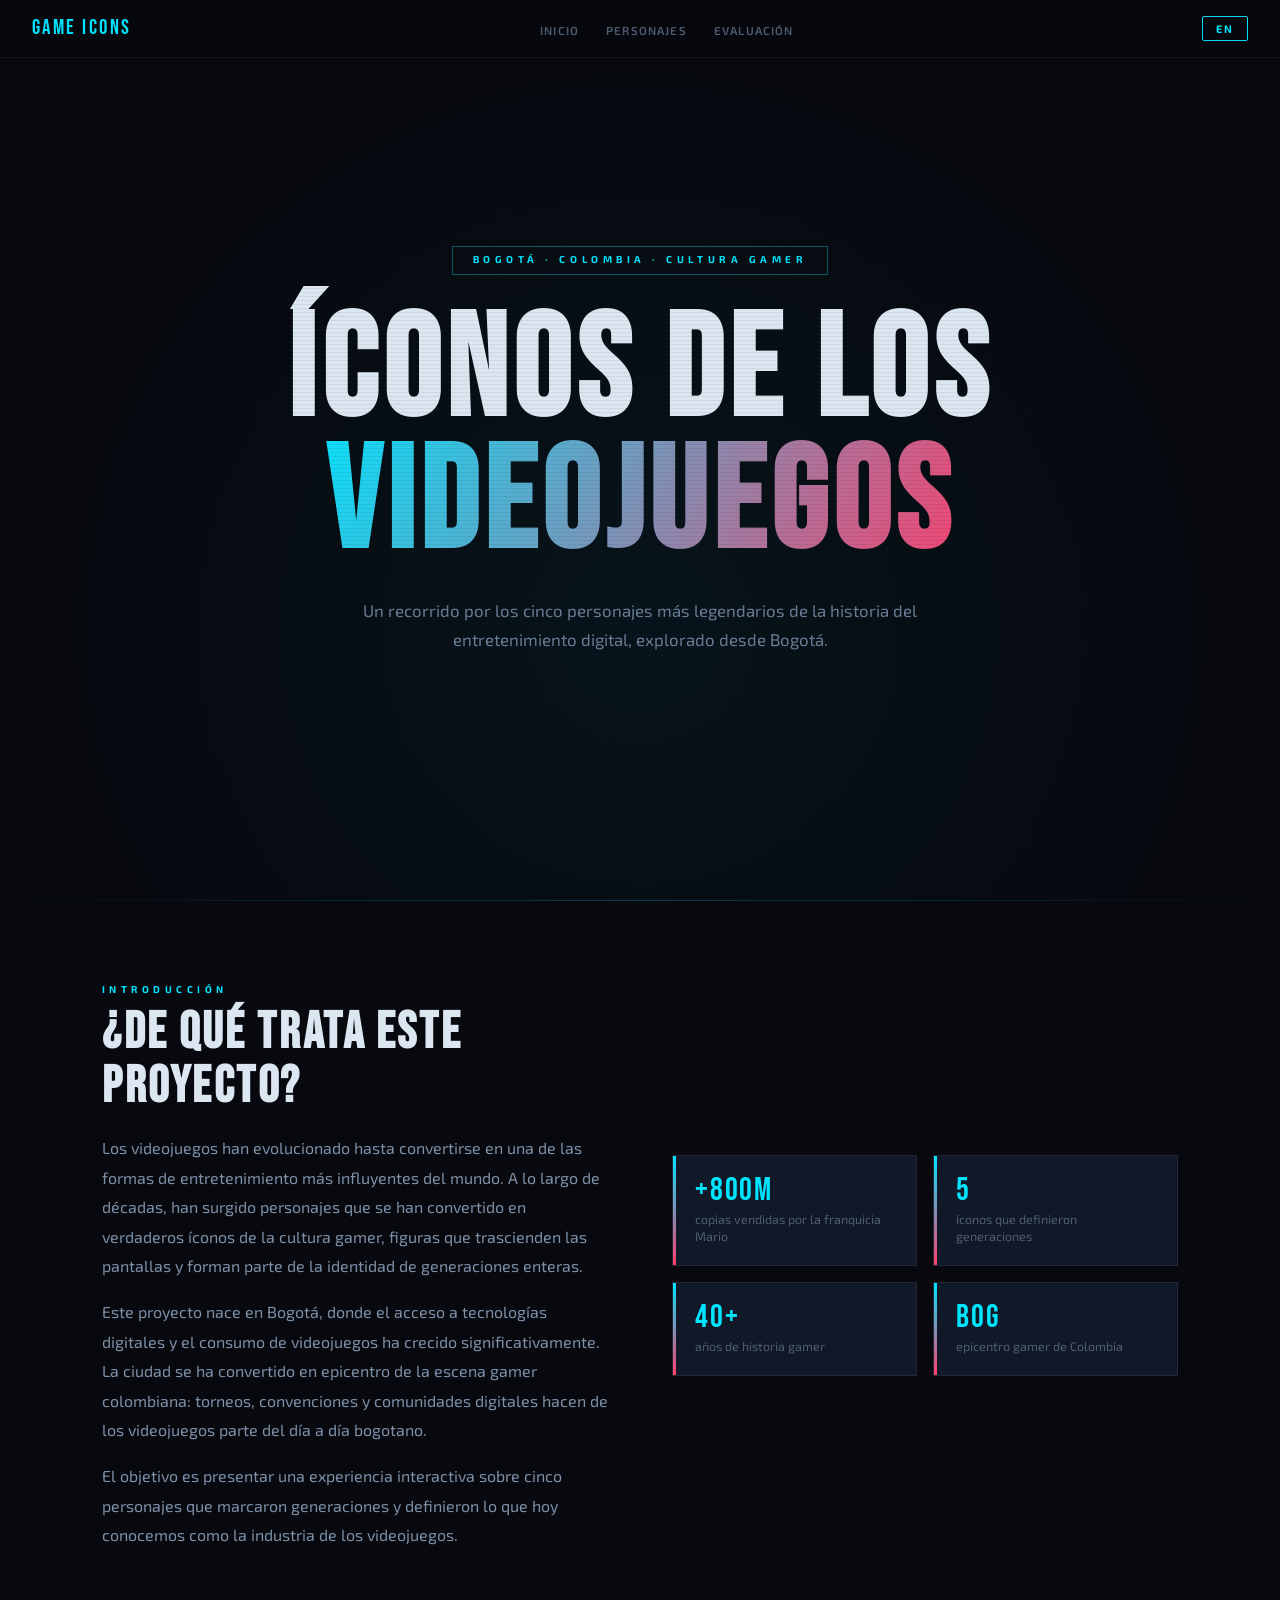
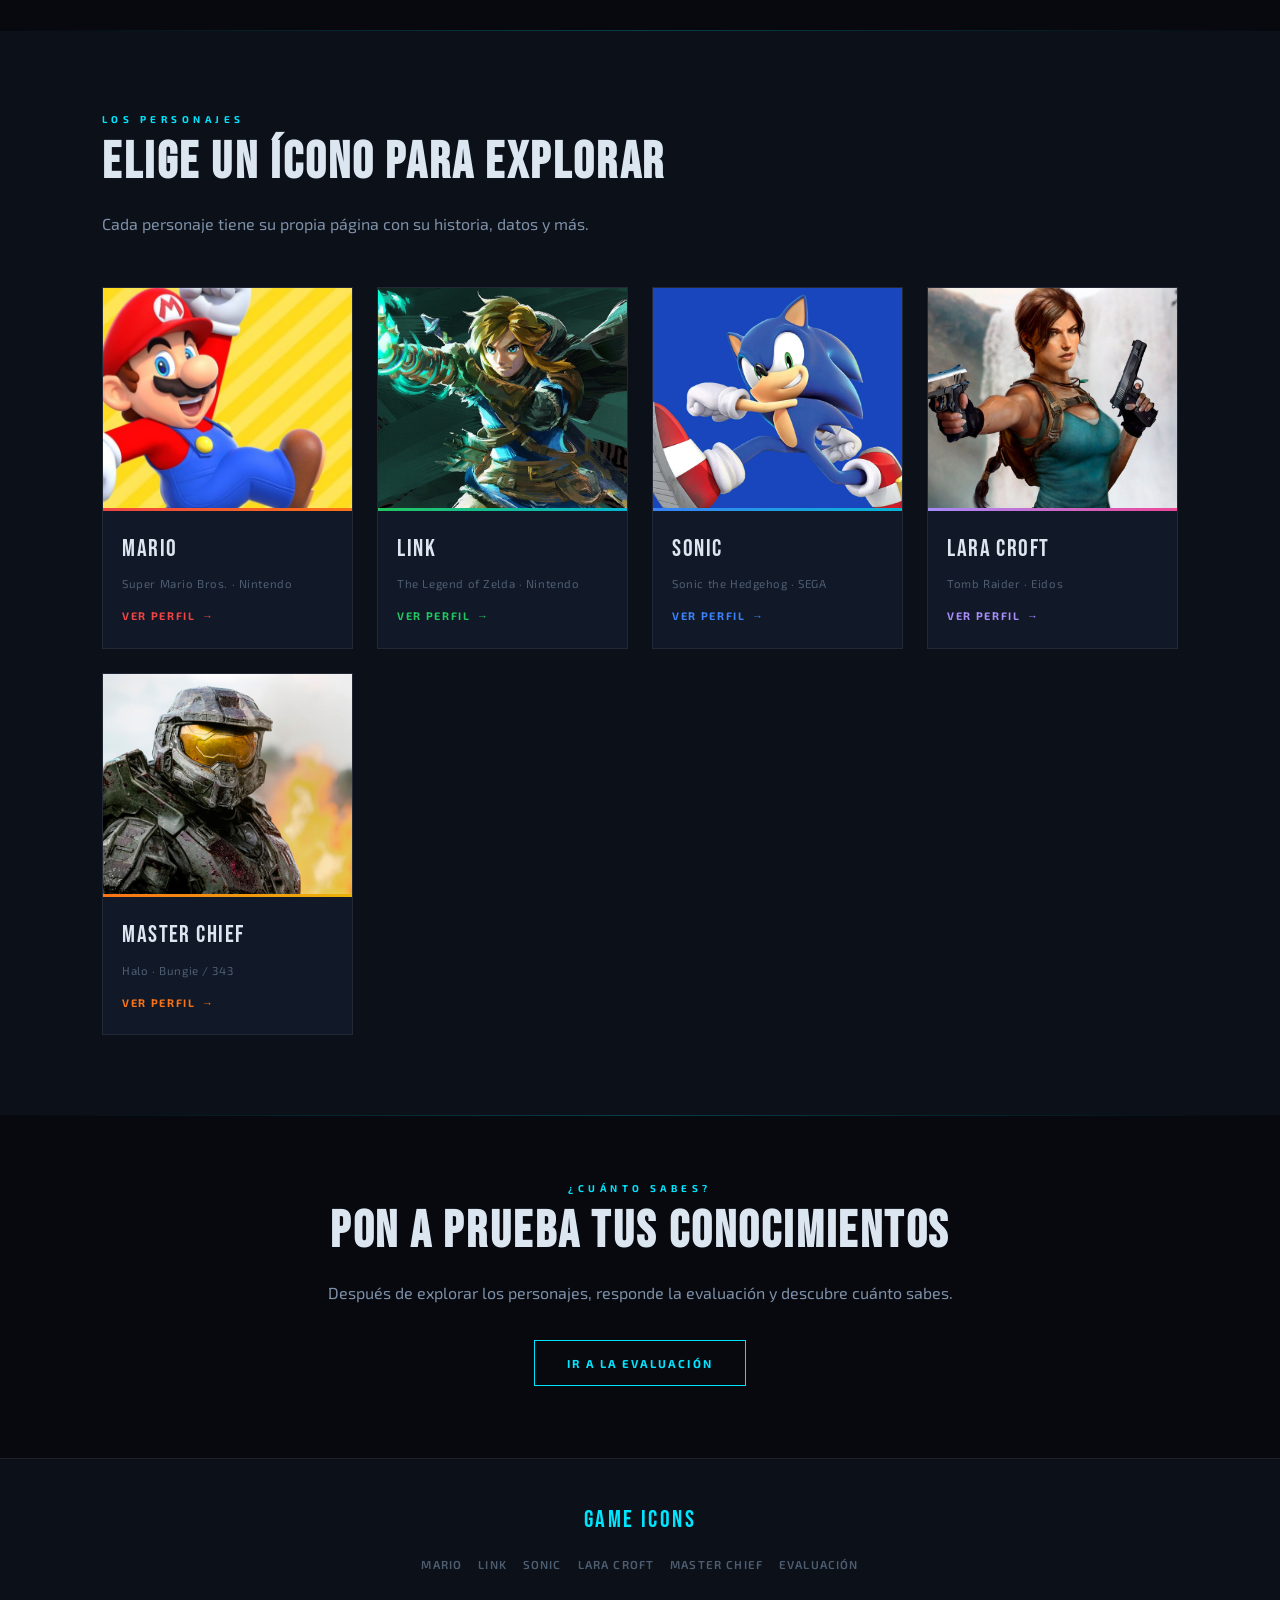
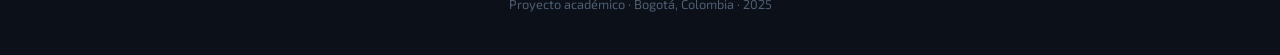
==== index.html @ 9f88ae1f "Add files via upload" ====
<!DOCTYPE html>
<html lang="es">
<head>
  <meta charset="UTF-8"/>
  <meta name="viewport" content="width=device-width, initial-scale=1.0"/>
  <title>Íconos de los Videojuegos</title>
  <link rel="stylesheet" href="style.css"/>
  <style>
    .hero {
      min-height: 100vh;
      display: flex; flex-direction: column;
      align-items: center; justify-content: center;
      text-align: center;
      padding: 7rem 2rem 4rem;
      position: relative;
      background: radial-gradient(ellipse at 50% 70%, rgba(0,229,255,0.05) 0%, transparent 65%);
    }
    .hero::before {
      content: '';
      position: absolute; inset: 0;
      background-image: radial-gradient(circle, rgba(0,229,255,0.28) 1px, transparent 1px);
      background-size: 48px 48px;
      opacity: 0.09;
      animation: gridmove 30s linear infinite;
    }
    @keyframes gridmove { to { background-position: 48px 48px; } }
    .hero-eyebrow {
      font-size: 0.63rem; font-weight: 700;
      letter-spacing: 0.45em; text-transform: uppercase;
      color: var(--accent);
      border: 1px solid rgba(0,229,255,0.35);
      padding: 0.3rem 1.2rem; margin-bottom: 2rem;
      animation: fadeup 0.8s ease both;
    }
    .hero h1 {
      font-family: 'Bebas Neue', sans-serif;
      font-size: clamp(3.5rem, 12vw, 9rem);
      letter-spacing: 0.04em; line-height: 0.92;
      margin-bottom: 1.5rem;
      animation: fadeup 1s ease 0.15s both;
    }
    .hero h1 .line2 {
      background: linear-gradient(120deg, var(--accent), var(--accent2));
      -webkit-background-clip: text; -webkit-text-fill-color: transparent; background-clip: text;
      display: block;
    }
    .hero-sub {
      max-width: 560px; color: #6a7e96; font-size: 1.05rem;
      margin-bottom: 3rem; animation: fadeup 1s ease 0.3s both;
    }
    @keyframes fadeup { from{opacity:0;transform:translateY(20px)} to{opacity:1;transform:translateY(0)} }

    .intro-grid { display: grid; grid-template-columns: 1fr 1fr; gap: 4rem; align-items: center; }
    @media(max-width:768px){ .intro-grid { grid-template-columns: 1fr; gap: 2rem; } }
    .stat-row { display: grid; grid-template-columns: 1fr 1fr; gap: 1rem; }
    .stat-box {
      background: var(--card); border: 1px solid var(--border);
      padding: 1.2rem 1.4rem; position: relative;
    }
    .stat-box::before {
      content:''; position:absolute; left:0; top:0; bottom:0; width:3px;
      background: linear-gradient(to bottom, var(--accent), var(--accent2));
    }
    .stat-num { font-family:'Bebas Neue',sans-serif; font-size:2rem; color:var(--accent); letter-spacing:0.05em; line-height:1; }
    .stat-label { font-size:0.78rem; color:var(--muted); margin-top:0.25rem; line-height:1.4; }

    .section-chars { background: var(--surface); }
    .card-mario  .card-stripe { background: linear-gradient(90deg,#ef4444,#f97316); }
    .card-link   .card-stripe { background: linear-gradient(90deg,#22c55e,#06b6d4); }
    .card-sonic  .card-stripe { background: linear-gradient(90deg,#3b82f6,#06b6d4); }
    .card-lara   .card-stripe { background: linear-gradient(90deg,#a78bfa,#ec4899); }
    .card-master .card-stripe { background: linear-gradient(90deg,#f97316,#eab308); }
    .card-mario  { --c:#ef4444; }
    .card-link   { --c:#22c55e; }
    .card-sonic  { --c:#3b82f6; }
    .card-lara   { --c:#a78bfa; }
    .card-master { --c:#f97316; }
    .char-card:hover { border-color: var(--c); }
    .char-card .card-arrow { color: var(--c); }
  </style>
</head>
<body>
<nav>
  <a class="nav-logo" href="index.html">GAME ICONS</a>
  <ul class="nav-links">
    <li><a href="#intro" data-es="Inicio" data-en="Home">Inicio</a></li>
    <li><a href="#personajes" data-es="Personajes" data-en="Characters">Personajes</a></li>
    <li><a href="quiz.html" data-es="Evaluación" data-en="Quiz">Evaluación</a></li>
  </ul>
  <div class="nav-right"><button id="lang-btn">EN</button></div>
</nav>

<header class="hero">
  <div class="hero-eyebrow" data-es="BOGOTÁ · COLOMBIA · CULTURA GAMER" data-en="BOGOTÁ · COLOMBIA · GAMER CULTURE">BOGOTÁ · COLOMBIA · CULTURA GAMER</div>
  <h1>
    <span data-es="Íconos de los" data-en="Icons of">Íconos de los</span>
    <span class="line2" data-es="Videojuegos" data-en="Video Games">Videojuegos</span>
  </h1>
  <p class="hero-sub" data-es="Un recorrido por los cinco personajes más legendarios de la historia del entretenimiento digital, explorado desde Bogotá." data-en="A journey through the five most legendary characters in the history of digital entertainment, explored from Bogotá.">
    Un recorrido por los cinco personajes más legendarios de la historia del entretenimiento digital, explorado desde Bogotá.
  </p>
</header>

<div class="divider"></div>

<section id="intro" class="wrap">
  <div class="intro-grid">
    <div class="intro-text reveal">
      <div class="label" data-es="Introducción" data-en="Introduction">Introducción</div>
      <h2 class="section-title" data-es="¿De qué trata este proyecto?" data-en="What is this project about?">¿De qué trata este proyecto?</h2>
      <p class="body-text" data-es="Los videojuegos han evolucionado hasta convertirse en una de las formas de entretenimiento más influyentes del mundo. A lo largo de décadas, han surgido personajes que se han convertido en verdaderos íconos de la cultura gamer, figuras que trascienden las pantallas y forman parte de la identidad de generaciones enteras." data-en="Video games have evolved into one of the most influential forms of entertainment in the world. Over decades, characters have emerged that have become true icons of gamer culture — figures that transcend screens and form part of the identity of entire generations.">
        Los videojuegos han evolucionado hasta convertirse en una de las formas de entretenimiento más influyentes del mundo. A lo largo de décadas, han surgido personajes que se han convertido en verdaderos íconos de la cultura gamer, figuras que trascienden las pantallas y forman parte de la identidad de generaciones enteras.
      </p>
      <p class="body-text" style="margin-top:1rem;" data-es="Este proyecto nace en Bogotá, donde el acceso a tecnologías digitales y el consumo de videojuegos ha crecido significativamente. La ciudad se ha convertido en epicentro de la escena gamer colombiana: torneos, convenciones y comunidades digitales hacen de los videojuegos parte del día a día bogotano." data-en="This project is born in Bogotá, where access to digital technologies and video game consumption has grown significantly. The city has become the epicenter of the Colombian gamer scene: tournaments, conventions, and digital communities make video games part of daily life in Bogotá.">
        Este proyecto nace en Bogotá, donde el acceso a tecnologías digitales y el consumo de videojuegos ha crecido significativamente. La ciudad se ha convertido en epicentro de la escena gamer colombiana: torneos, convenciones y comunidades digitales hacen de los videojuegos parte del día a día bogotano.
      </p>
      <p class="body-text" style="margin-top:1rem;" data-es="El objetivo es presentar una experiencia interactiva sobre cinco personajes que marcaron generaciones y definieron lo que hoy conocemos como la industria de los videojuegos." data-en="The goal is to present an interactive experience about five characters who defined generations and shaped what we know today as the video game industry.">
        El objetivo es presentar una experiencia interactiva sobre cinco personajes que marcaron generaciones y definieron lo que hoy conocemos como la industria de los videojuegos.
      </p>
    </div>
    <div class="stat-row reveal">
      <div class="stat-box">
        <div class="stat-num">+800M</div>
        <div class="stat-label" data-es="copias vendidas por la franquicia Mario" data-en="copies sold by the Mario franchise">copias vendidas por la franquicia Mario</div>
      </div>
      <div class="stat-box">
        <div class="stat-num">5</div>
        <div class="stat-label" data-es="íconos que definieron generaciones" data-en="icons that defined generations">íconos que definieron generaciones</div>
      </div>
      <div class="stat-box">
        <div class="stat-num">40+</div>
        <div class="stat-label" data-es="años de historia gamer" data-en="years of gaming history">años de historia gamer</div>
      </div>
      <div class="stat-box">
        <div class="stat-num">BOG</div>
        <div class="stat-label" data-es="epicentro gamer de Colombia" data-en="gaming epicenter of Colombia">epicentro gamer de Colombia</div>
      </div>
    </div>
  </div>
</section>

<div class="divider"></div>

<section id="personajes" class="section-chars">
  <div class="wrap">
    <div class="reveal" style="margin-bottom:0.5rem;">
      <div class="label" data-es="Los Personajes" data-en="The Characters">Los Personajes</div>
      <h2 class="section-title" data-es="Elige un ícono para explorar" data-en="Choose an icon to explore">Elige un ícono para explorar</h2>
      <p class="body-text" data-es="Cada personaje tiene su propia página con su historia, datos y más." data-en="Each character has their own page with their story, facts, and more.">Cada personaje tiene su propia página con su historia, datos y más.</p>
    </div>
    <div class="char-cards reveal">
      <a href="mario.html" class="char-card card-mario">
        <div class="card-img"><img src="mario.jpg" alt="Mario"/></div>
        <div class="card-stripe"></div>
        <div class="card-body">
          <div class="card-name">Mario</div>
          <div class="card-game">Super Mario Bros. · Nintendo</div>
          <div class="card-arrow" data-es="Ver perfil" data-en="View profile">Ver perfil</div>
        </div>
      </a>
      <a href="link.html" class="char-card card-link">
        <div class="card-img"><img src="link.jpg" alt="Link"/></div>
        <div class="card-stripe"></div>
        <div class="card-body">
          <div class="card-name">Link</div>
          <div class="card-game">The Legend of Zelda · Nintendo</div>
          <div class="card-arrow" data-es="Ver perfil" data-en="View profile">Ver perfil</div>
        </div>
      </a>
      <a href="sonic.html" class="char-card card-sonic">
        <div class="card-img"><img src="sonic.jpg" alt="Sonic"/></div>
        <div class="card-stripe"></div>
        <div class="card-body">
          <div class="card-name">Sonic</div>
          <div class="card-game">Sonic the Hedgehog · SEGA</div>
          <div class="card-arrow" data-es="Ver perfil" data-en="View profile">Ver perfil</div>
        </div>
      </a>
      <a href="lara.html" class="char-card card-lara">
        <div class="card-img"><img src="lara.jpg" alt="Lara Croft"/></div>
        <div class="card-stripe"></div>
        <div class="card-body">
          <div class="card-name">Lara Croft</div>
          <div class="card-game">Tomb Raider · Eidos</div>
          <div class="card-arrow" data-es="Ver perfil" data-en="View profile">Ver perfil</div>
        </div>
      </a>
      <a href="master.html" class="char-card card-master">
        <div class="card-img"><img src="master.png" alt="Master Chief"/></div>
        <div class="card-stripe"></div>
        <div class="card-body">
          <div class="card-name">Master Chief</div>
          <div class="card-game">Halo · Bungie / 343</div>
          <div class="card-arrow" data-es="Ver perfil" data-en="View profile">Ver perfil</div>
        </div>
      </a>
    </div>
  </div>
</section>

<div class="divider"></div>

<section class="wrap-sm" style="text-align:center;">
  <div class="reveal">
    <div class="label" data-es="¿Cuánto sabes?" data-en="How much do you know?">¿Cuánto sabes?</div>
    <h2 class="section-title" data-es="Pon a prueba tus conocimientos" data-en="Test your knowledge">Pon a prueba tus conocimientos</h2>
    <p class="body-text" style="margin-bottom:2rem;" data-es="Después de explorar los personajes, responde la evaluación y descubre cuánto sabes." data-en="After exploring the characters, take the quiz and find out how much you know.">Después de explorar los personajes, responde la evaluación y descubre cuánto sabes.</p>
    <a href="quiz.html" class="btn" data-es="IR A LA EVALUACIÓN" data-en="GO TO QUIZ">IR A LA EVALUACIÓN</a>
  </div>
</section>

<footer>
  <div class="footer-logo">GAME ICONS</div>
  <ul class="footer-nav">
    <li><a href="mario.html">Mario</a></li>
    <li><a href="link.html">Link</a></li>
    <li><a href="sonic.html">Sonic</a></li>
    <li><a href="lara.html">Lara Croft</a></li>
    <li><a href="master.html">Master Chief</a></li>
    <li><a href="quiz.html" data-es="Evaluación" data-en="Quiz">Evaluación</a></li>
  </ul>
  <p data-es="Proyecto académico · Bogotá, Colombia · 2025" data-en="Academic project · Bogotá, Colombia · 2025">Proyecto académico · Bogotá, Colombia · 2025</p>
</footer>

<script src="lang.js"></script>
<script>
  const obs = new IntersectionObserver(e => e.forEach(x => { if(x.isIntersecting){x.target.classList.add('in');obs.unobserve(x.target);}}),{threshold:0.08});
  document.querySelectorAll('.reveal').forEach(el => obs.observe(el));
</script>
</body>
</html>
---- style.css ----
/* ═══════════════════════════════════════════
   ÍCONOS DE LOS VIDEOJUEGOS — shared styles
   ═══════════════════════════════════════════ */

@import url('https://fonts.googleapis.com/css2?family=Bebas+Neue&family=Exo+2:wght@300;400;600;700&display=swap');

:root {
  --bg:      #07090f;
  --surface: #0c1018;
  --card:    #111827;
  --border:  rgba(255,255,255,0.07);
  --accent:  #00e5ff;
  --accent2: #ff3d6b;
  --text:    #dce6f0;
  --muted:   #4e5e72;

  /* per-character accent overrides (set on <body> via class) */
  --char-color: #00e5ff;
  --char-color2: #ff3d6b;
}

/* RESET */
*, *::before, *::after { box-sizing: border-box; margin: 0; padding: 0; }
html { scroll-behavior: smooth; }
body {
  background: var(--bg);
  color: var(--text);
  font-family: 'Exo 2', sans-serif;
  font-size: 1rem;
  line-height: 1.75;
  overflow-x: hidden;
}

/* scanlines */
body::after {
  content: '';
  position: fixed; inset: 0;
  background: repeating-linear-gradient(0deg, transparent, transparent 3px, rgba(0,0,0,0.06) 3px, rgba(0,0,0,0.06) 4px);
  pointer-events: none;
  z-index: 9999;
}

/* ── NAV ── */
nav {
  position: fixed; top: 0; left: 0; right: 0;
  z-index: 800;
  height: 58px;
  background: rgba(7,9,15,0.9);
  backdrop-filter: blur(16px);
  border-bottom: 1px solid var(--border);
  display: flex;
  align-items: center;
  justify-content: space-between;
  padding: 0 2rem;
}
.nav-logo {
  font-family: 'Bebas Neue', sans-serif;
  font-size: 1.3rem;
  letter-spacing: 0.12em;
  color: var(--accent);
  text-decoration: none;
  transition: opacity 0.2s;
}
.nav-logo:hover { opacity: 0.75; }
.nav-links {
  display: flex; gap: 0.2rem;
  list-style: none;
}
.nav-links a {
  font-family: 'Exo 2', sans-serif;
  font-size: 0.72rem;
  font-weight: 600;
  letter-spacing: 0.1em;
  text-transform: uppercase;
  color: var(--muted);
  text-decoration: none;
  padding: 0.35rem 0.75rem;
  border-radius: 2px;
  transition: color 0.25s, background 0.25s;
}
.nav-links a:hover,
.nav-links a.active { color: var(--accent); background: rgba(0,229,255,0.07); }
.nav-right { display: flex; align-items: center; gap: 0.75rem; }
#lang-btn {
  font-family: 'Exo 2', sans-serif;
  font-size: 0.68rem;
  font-weight: 700;
  letter-spacing: 0.15em;
  padding: 0.3rem 0.85rem;
  background: transparent;
  border: 1px solid var(--accent);
  color: var(--accent);
  cursor: pointer;
  border-radius: 2px;
  transition: all 0.25s;
}
#lang-btn:hover { background: var(--accent); color: var(--bg); }
@media(max-width:680px){ .nav-links { display:none; } }

/* ── DIVIDER ── */
.divider {
  height: 1px;
  background: linear-gradient(90deg, transparent, var(--char-color), transparent);
  opacity: 0.25;
  margin: 0;
}

/* ── LAYOUT ── */
.wrap { max-width: 1140px; margin: 0 auto; padding: 5rem 2rem; }
.wrap-sm { max-width: 820px; margin: 0 auto; padding: 4rem 2rem; }

/* ── LABELS & TITLES ── */
.label {
  font-family: 'Exo 2', sans-serif;
  font-size: 0.62rem;
  font-weight: 700;
  letter-spacing: 0.45em;
  text-transform: uppercase;
  color: var(--char-color);
  margin-bottom: 0.5rem;
}
h2.section-title {
  font-family: 'Bebas Neue', sans-serif;
  font-size: clamp(2rem, 5vw, 3.2rem);
  letter-spacing: 0.05em;
  line-height: 1.05;
  margin-bottom: 1.2rem;
}
.body-text {
  color: #7d90a8;
  line-height: 1.85;
  font-size: 1rem;
}

/* ── BUTTONS ── */
.btn {
  display: inline-block;
  font-family: 'Exo 2', sans-serif;
  font-size: 0.72rem;
  font-weight: 700;
  letter-spacing: 0.18em;
  text-transform: uppercase;
  padding: 0.75rem 2rem;
  text-decoration: none;
  border: 1px solid var(--char-color);
  color: var(--char-color);
  background: transparent;
  cursor: pointer;
  transition: all 0.3s;
  position: relative;
  overflow: hidden;
}
.btn::before {
  content: '';
  position: absolute; inset: 0;
  background: var(--char-color);
  transform: translateX(-101%);
  transition: transform 0.3s;
  z-index: -1;
}
.btn:hover { color: var(--bg); }
.btn:hover::before { transform: translateX(0); }

/* ── FOOTER ── */
footer {
  background: var(--surface);
  border-top: 1px solid var(--border);
  padding: 2.5rem 2rem;
  text-align: center;
}
.footer-logo {
  font-family: 'Bebas Neue', sans-serif;
  font-size: 1.5rem;
  letter-spacing: 0.1em;
  color: var(--accent);
  margin-bottom: 0.5rem;
}
footer p { font-size: 0.8rem; color: var(--muted); }
.footer-nav {
  display: flex; gap: 1rem; justify-content: center;
  list-style: none; margin-bottom: 1rem; flex-wrap: wrap;
}
.footer-nav a {
  font-size: 0.72rem; font-weight: 600;
  letter-spacing: 0.1em; text-transform: uppercase;
  color: var(--muted); text-decoration: none;
  transition: color 0.2s;
}
.footer-nav a:hover { color: var(--accent); }

/* ── SCROLL REVEAL ── */
.reveal {
  opacity: 0;
  transform: translateY(26px);
  transition: opacity 0.7s ease, transform 0.7s ease;
}
.reveal.in { opacity: 1; transform: translateY(0); }

/* ── CHAR CARD (used on index) ── */
.char-cards {
  display: grid;
  grid-template-columns: repeat(auto-fit, minmax(200px, 1fr));
  gap: 1.5rem;
  margin-top: 3rem;
}
.char-card {
  background: var(--card);
  border: 1px solid var(--border);
  overflow: hidden;
  text-decoration: none;
  color: var(--text);
  display: block;
  transition: transform 0.35s, border-color 0.35s, box-shadow 0.35s;
  position: relative;
}
.char-card:hover {
  transform: translateY(-6px);
  box-shadow: 0 20px 40px rgba(0,0,0,0.4);
}
.char-card .card-img {
  width: 100%; height: 220px;
  overflow: hidden;
  position: relative;
}
.char-card .card-img img {
  width: 100%; height: 100%;
  object-fit: cover;
  object-position: top;
  transition: transform 0.5s ease;
  display: block;
}
.char-card:hover .card-img img { transform: scale(1.08); }
.char-card .card-stripe {
  height: 3px;
}
.char-card .card-body { padding: 1.1rem 1.2rem 1.4rem; }
.char-card .card-name {
  font-family: 'Bebas Neue', sans-serif;
  font-size: 1.5rem;
  letter-spacing: 0.06em;
  margin-bottom: 0.2rem;
}
.char-card .card-game {
  font-size: 0.72rem;
  color: var(--muted);
  letter-spacing: 0.05em;
  margin-bottom: 0.8rem;
}
.char-card .card-arrow {
  font-size: 0.68rem;
  font-weight: 700;
  letter-spacing: 0.15em;
  text-transform: uppercase;
  display: flex; align-items: center; gap: 0.4rem;
}
.char-card .card-arrow::after {
  content: '→';
  transition: transform 0.25s;
}
.char-card:hover .card-arrow::after { transform: translateX(4px); }
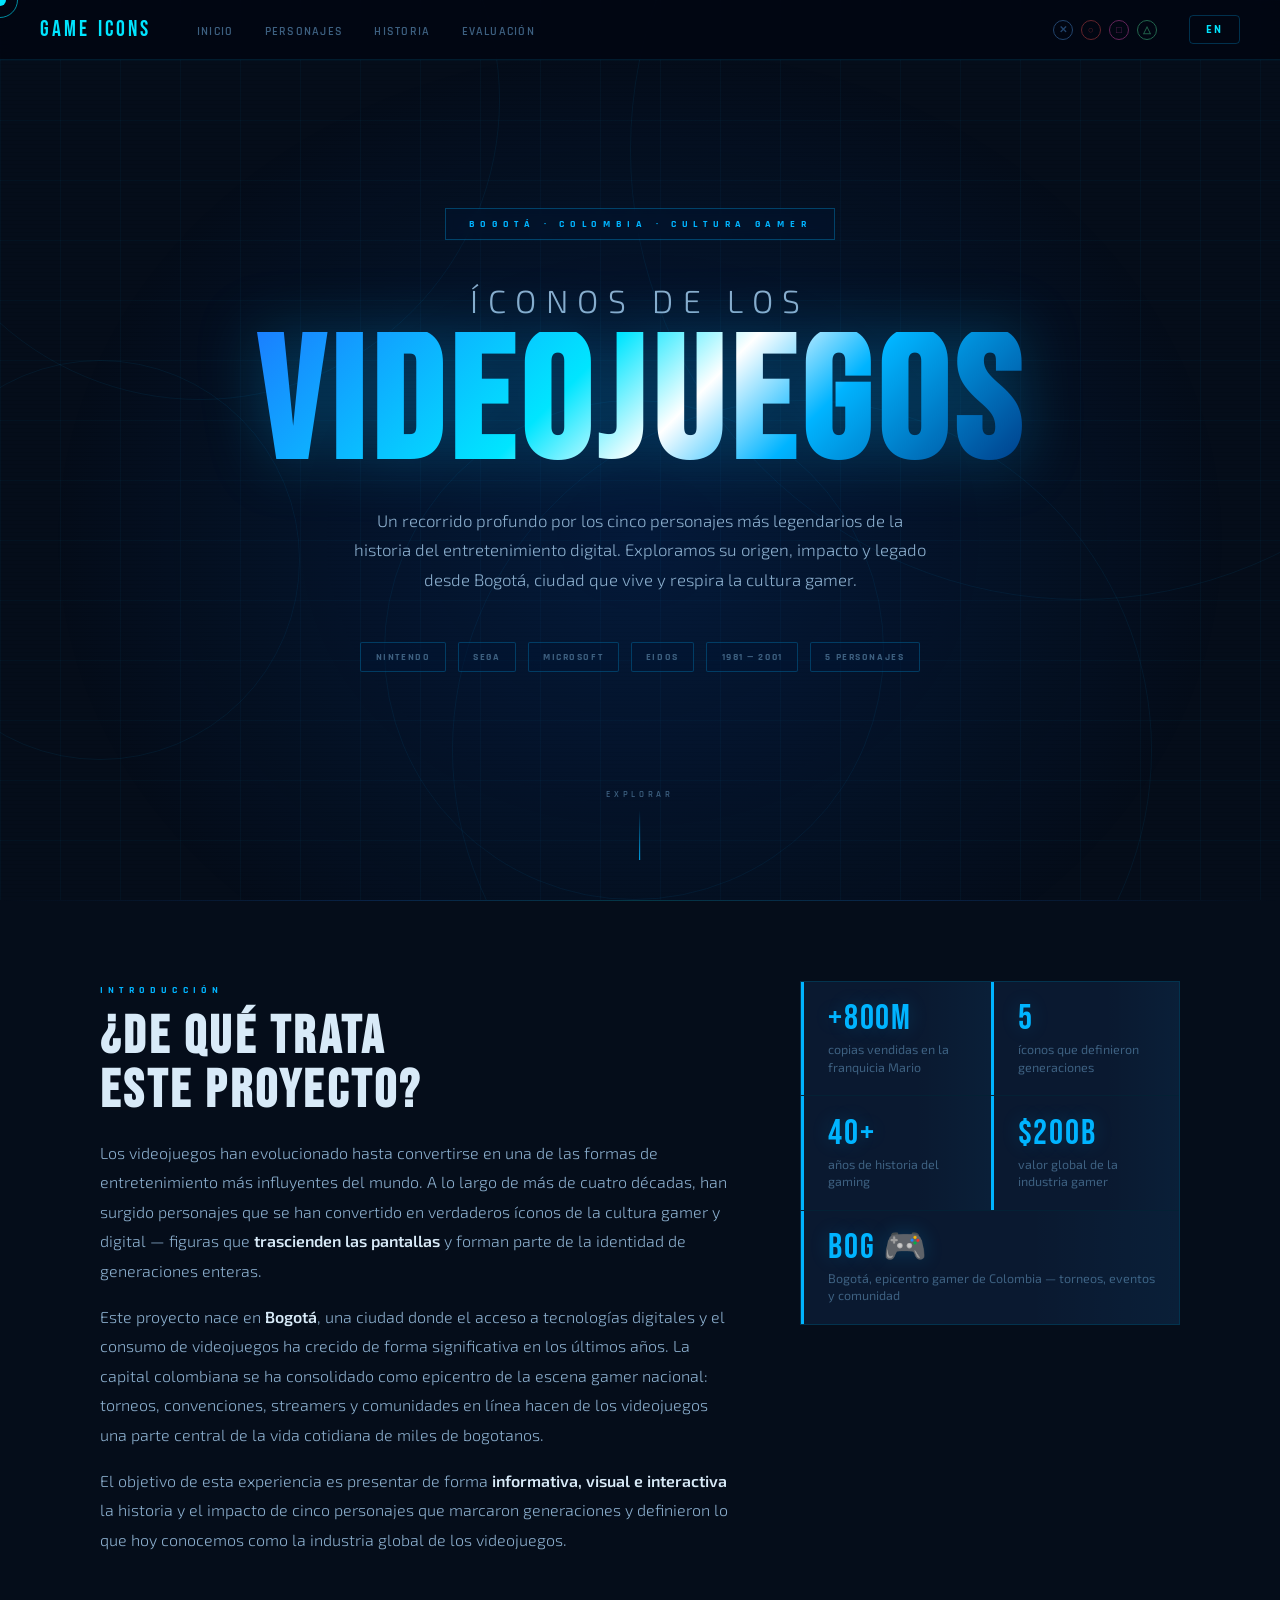
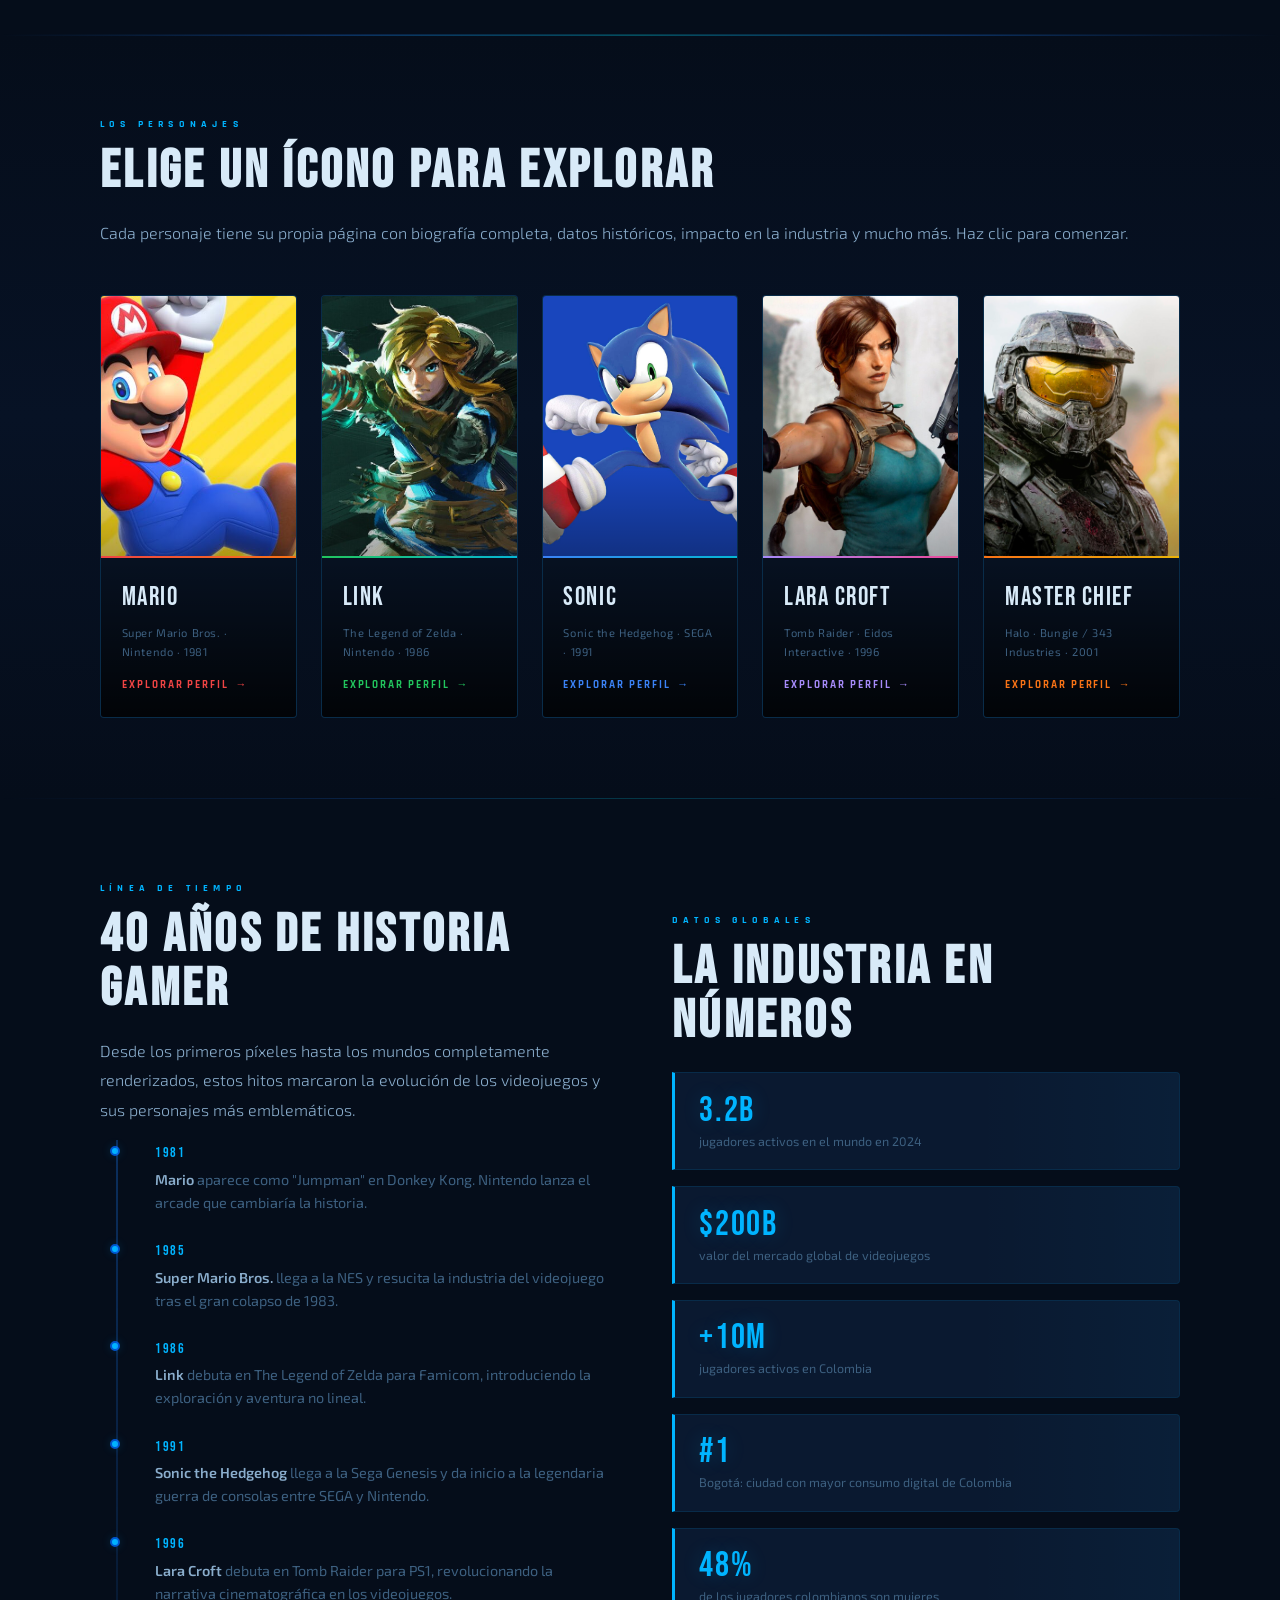
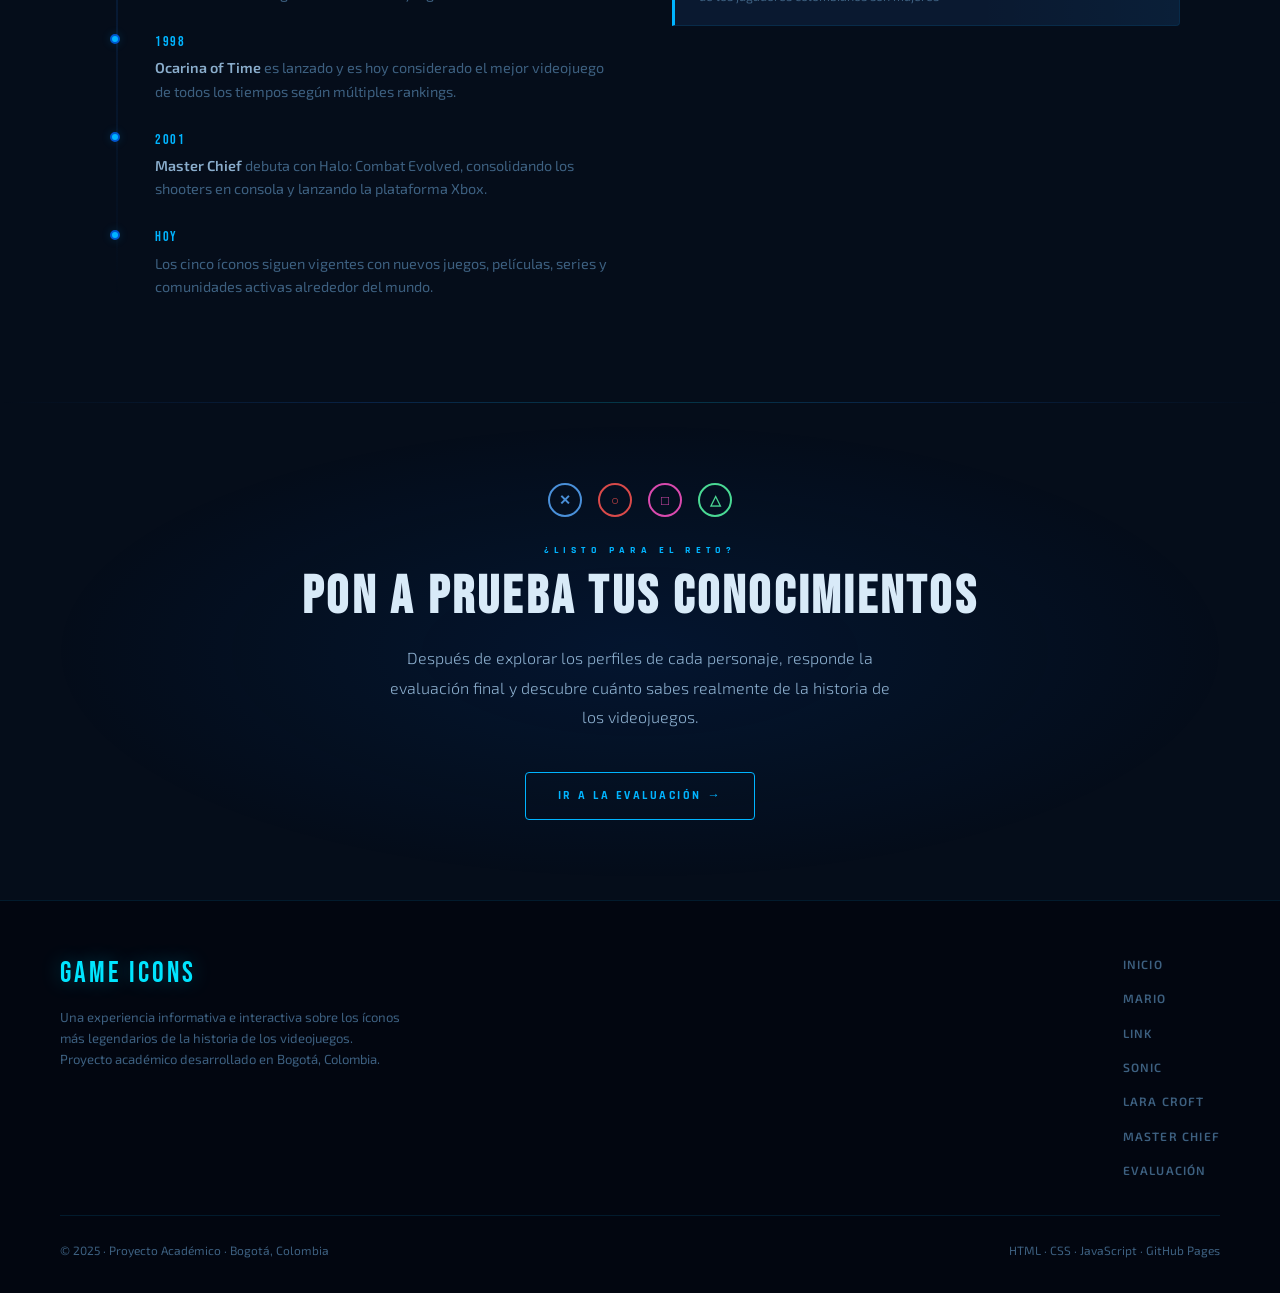
==== commit f2918692: "Add files via upload" ====
--- a/index.html
+++ b/index.html
@@ -3,195 +3,384 @@
 <head>
   <meta charset="UTF-8"/>
   <meta name="viewport" content="width=device-width, initial-scale=1.0"/>
-  <title>Íconos de los Videojuegos</title>
+  <title>Íconos de los Videojuegos — Bogotá</title>
   <link rel="stylesheet" href="style.css"/>
   <style>
+    /* ── HERO ── */
     .hero {
       min-height: 100vh;
       display: flex; flex-direction: column;
       align-items: center; justify-content: center;
       text-align: center;
-      padding: 7rem 2rem 4rem;
+      padding: calc(var(--nav-h) + 3rem) 2.5rem 5rem;
       position: relative;
-      background: radial-gradient(ellipse at 50% 70%, rgba(0,229,255,0.05) 0%, transparent 65%);
-    }
-    .hero::before {
+    }
+    .hero-grid-lines {
+      position: absolute; inset: 0; overflow: hidden; pointer-events: none;
+    }
+    .hero-grid-lines::before {
       content: '';
       position: absolute; inset: 0;
-      background-image: radial-gradient(circle, rgba(0,229,255,0.28) 1px, transparent 1px);
-      background-size: 48px 48px;
-      opacity: 0.09;
-      animation: gridmove 30s linear infinite;
-    }
-    @keyframes gridmove { to { background-position: 48px 48px; } }
+      background-image:
+        linear-gradient(rgba(0,180,255,0.04) 1px, transparent 1px),
+        linear-gradient(90deg, rgba(0,180,255,0.04) 1px, transparent 1px);
+      background-size: 60px 60px;
+      animation: grid-drift 25s linear infinite;
+    }
+    .hero-grid-lines::after {
+      content: '';
+      position: absolute; inset: 0;
+      background: radial-gradient(ellipse at 50% 60%, rgba(0,85,204,0.18) 0%, transparent 65%);
+    }
+    @keyframes grid-drift { to { background-position: 60px 60px; } }
+
     .hero-eyebrow {
-      font-size: 0.63rem; font-weight: 700;
-      letter-spacing: 0.45em; text-transform: uppercase;
-      color: var(--accent);
-      border: 1px solid rgba(0,229,255,0.35);
-      padding: 0.3rem 1.2rem; margin-bottom: 2rem;
-      animation: fadeup 0.8s ease both;
+      font-family: 'Rajdhani', sans-serif;
+      font-size: 0.65rem; font-weight: 700;
+      letter-spacing: 0.55em; text-transform: uppercase;
+      color: var(--blue-4);
+      border: 1px solid rgba(0,180,255,0.3);
+      padding: 0.35rem 1.4rem;
+      margin-bottom: 2rem;
+      position: relative; z-index: 2;
+      animation: fadeUp 0.8s ease both;
+      background: rgba(0,20,50,0.4);
+      backdrop-filter: blur(4px);
     }
     .hero h1 {
+      position: relative; z-index: 2;
+      margin-bottom: 1.5rem;
+      animation: fadeUp 1s ease 0.15s both;
+    }
+    .hero h1 .line1 {
+      font-family: 'Exo 2', sans-serif;
+      font-size: clamp(1.2rem, 3vw, 2rem);
+      font-weight: 300;
+      letter-spacing: 0.3em;
+      text-transform: uppercase;
+      color: var(--text-mid);
+      display: block;
+      margin-bottom: 0.3rem;
+    }
+    .hero h1 .line2 {
       font-family: 'Bebas Neue', sans-serif;
-      font-size: clamp(3.5rem, 12vw, 9rem);
-      letter-spacing: 0.04em; line-height: 0.92;
+      font-size: clamp(4.5rem, 14vw, 11rem);
+      letter-spacing: 0.04em;
+      line-height: 0.85;
+      display: block;
+      background: linear-gradient(135deg, #1a7fff 0%, #00e5ff 40%, #ffffff 55%, #00b4ff 70%, #003580 100%);
+      -webkit-background-clip: text;
+      -webkit-text-fill-color: transparent;
+      background-clip: text;
+      filter: drop-shadow(0 0 30px rgba(0,180,255,0.3));
+    }
+    .hero-sub {
+      max-width: 580px;
+      color: var(--text-mid);
+      font-size: 1.05rem;
+      font-weight: 300;
+      line-height: 1.75;
+      margin-bottom: 3rem;
+      position: relative; z-index: 2;
+      animation: fadeUp 1s ease 0.3s both;
+    }
+    .hero-badges {
+      display: flex; flex-wrap: wrap; gap: 0.75rem;
+      justify-content: center;
+      margin-bottom: 3rem;
+      position: relative; z-index: 2;
+      animation: fadeUp 1s ease 0.45s both;
+    }
+    .badge {
+      font-family: 'Rajdhani', sans-serif;
+      font-size: 0.65rem; font-weight: 700;
+      letter-spacing: 0.15em; text-transform: uppercase;
+      padding: 0.3rem 0.9rem;
+      border: 1px solid var(--border-2);
+      color: var(--text-muted);
+      background: rgba(0,20,50,0.5);
+      border-radius: 2px;
+      transition: border-color var(--transition), color var(--transition);
+    }
+    .badge:hover { border-color: var(--accent); color: var(--accent); }
+    .hero-scroll {
+      position: absolute; bottom: 2.5rem; left: 50%;
+      transform: translateX(-50%);
+      z-index: 2;
+      display: flex; flex-direction: column; align-items: center; gap: 0.5rem;
+    }
+    .scroll-line {
+      width: 1px; height: 50px;
+      background: linear-gradient(to bottom, transparent, var(--blue-4));
+      animation: scrollLine 2s ease-in-out infinite;
+    }
+    .scroll-label {
+      font-size: 0.58rem; letter-spacing: 0.4em;
+      color: var(--text-muted); text-transform: uppercase;
+      font-family: 'Rajdhani', sans-serif; font-weight: 600;
+    }
+    @keyframes scrollLine { 0%,100%{opacity:0.3} 50%{opacity:1} }
+    @keyframes fadeUp { from{opacity:0;transform:translateY(24px)} to{opacity:1;transform:translateY(0)} }
+
+    /* ── INTRO ── */
+    .intro-layout {
+      display: grid;
+      grid-template-columns: 1fr 380px;
+      gap: 4rem; align-items: start;
+    }
+    @media(max-width:900px){ .intro-layout { grid-template-columns: 1fr; gap: 2.5rem; } }
+    .intro-body p + p { margin-top: 1.1rem; }
+    .stat-grid { display: grid; grid-template-columns: 1fr 1fr; gap: 1px; background: var(--border); border: 1px solid var(--border); }
+    .stat-grid .stat-box { border-radius: 0; border: none; border-left: 3px solid var(--blue-4); }
+
+    /* ── CHARACTERS SECTION ── */
+    .chars-section {
+      background: linear-gradient(180deg, var(--bg) 0%, var(--bg-mid) 50%, var(--bg) 100%);
+      position: relative;
+    }
+    .chars-section::before {
+      content: '';
+      position: absolute; top: 0; left: 0; right: 0; height: 1px;
+      background: linear-gradient(90deg, transparent, var(--blue-3), var(--accent), var(--blue-3), transparent);
+      opacity: 0.3;
+    }
+
+    /* ── TIMELINE ── */
+    .timeline {
+      position: relative;
+      margin-top: 1rem;
+    }
+    .timeline::before {
+      content: '';
+      position: absolute; left: 16px; top: 0; bottom: 0; width: 2px;
+      background: linear-gradient(to bottom, var(--blue-3), transparent);
+      opacity: 0.3;
+    }
+    .tl-item {
+      display: grid;
+      grid-template-columns: 36px 1fr;
+      gap: 1.2rem;
       margin-bottom: 1.5rem;
-      animation: fadeup 1s ease 0.15s both;
-    }
-    .hero h1 .line2 {
-      background: linear-gradient(120deg, var(--accent), var(--accent2));
-      -webkit-background-clip: text; -webkit-text-fill-color: transparent; background-clip: text;
-      display: block;
-    }
-    .hero-sub {
-      max-width: 560px; color: #6a7e96; font-size: 1.05rem;
-      margin-bottom: 3rem; animation: fadeup 1s ease 0.3s both;
-    }
-    @keyframes fadeup { from{opacity:0;transform:translateY(20px)} to{opacity:1;transform:translateY(0)} }
-
-    .intro-grid { display: grid; grid-template-columns: 1fr 1fr; gap: 4rem; align-items: center; }
-    @media(max-width:768px){ .intro-grid { grid-template-columns: 1fr; gap: 2rem; } }
-    .stat-row { display: grid; grid-template-columns: 1fr 1fr; gap: 1rem; }
-    .stat-box {
-      background: var(--card); border: 1px solid var(--border);
-      padding: 1.2rem 1.4rem; position: relative;
-    }
-    .stat-box::before {
-      content:''; position:absolute; left:0; top:0; bottom:0; width:3px;
-      background: linear-gradient(to bottom, var(--accent), var(--accent2));
-    }
-    .stat-num { font-family:'Bebas Neue',sans-serif; font-size:2rem; color:var(--accent); letter-spacing:0.05em; line-height:1; }
-    .stat-label { font-size:0.78rem; color:var(--muted); margin-top:0.25rem; line-height:1.4; }
-
-    .section-chars { background: var(--surface); }
-    .card-mario  .card-stripe { background: linear-gradient(90deg,#ef4444,#f97316); }
-    .card-link   .card-stripe { background: linear-gradient(90deg,#22c55e,#06b6d4); }
-    .card-sonic  .card-stripe { background: linear-gradient(90deg,#3b82f6,#06b6d4); }
-    .card-lara   .card-stripe { background: linear-gradient(90deg,#a78bfa,#ec4899); }
-    .card-master .card-stripe { background: linear-gradient(90deg,#f97316,#eab308); }
-    .card-mario  { --c:#ef4444; }
-    .card-link   { --c:#22c55e; }
-    .card-sonic  { --c:#3b82f6; }
-    .card-lara   { --c:#a78bfa; }
-    .card-master { --c:#f97316; }
-    .char-card:hover { border-color: var(--c); }
-    .char-card .card-arrow { color: var(--c); }
+      align-items: start;
+    }
+    .tl-dot {
+      width: 10px; height: 10px;
+      border-radius: 50%;
+      background: var(--blue-4);
+      border: 2px solid var(--blue-2);
+      margin-top: 0.35rem;
+      margin-left: 10px;
+      box-shadow: 0 0 10px var(--blue-glow);
+      flex-shrink: 0;
+    }
+    .tl-year {
+      font-family: 'Bebas Neue', sans-serif;
+      font-size: 0.9rem;
+      letter-spacing: 0.1em;
+      color: var(--blue-4);
+    }
+    .tl-text {
+      font-size: 0.9rem;
+      color: var(--text-muted);
+      line-height: 1.6;
+      margin-top: 0.15rem;
+    }
+    .tl-text strong { color: var(--text-mid); font-weight: 600; }
+
+    /* ── QUIZ CTA ── */
+    .quiz-cta {
+      text-align: center;
+      background: radial-gradient(ellipse at center, rgba(0,85,204,0.12) 0%, transparent 65%);
+      padding: 5rem 2.5rem;
+      position: relative;
+    }
+    .cta-ps-symbols {
+      display: flex; gap: 1rem; justify-content: center;
+      margin-bottom: 1.5rem;
+    }
+    .cta-sym {
+      width: 34px; height: 34px;
+      border-radius: 50%; border: 2px solid;
+      display: flex; align-items: center; justify-content: center;
+      font-size: 0.85rem; font-weight: 700;
+      animation: symPulse 3s ease-in-out infinite;
+    }
+    .cta-sym:nth-child(1) { border-color:#4a90d9; color:#4a90d9; animation-delay:0s; }
+    .cta-sym:nth-child(2) { border-color:#d94a4a; color:#d94a4a; animation-delay:0.4s; }
+    .cta-sym:nth-child(3) { border-color:#d94aae; color:#d94aae; animation-delay:0.8s; }
+    .cta-sym:nth-child(4) { border-color:#4ad994; color:#4ad994; animation-delay:1.2s; }
+    @keyframes symPulse {
+      0%,100%{transform:scale(1); box-shadow:none}
+      50%{transform:scale(1.15); box-shadow:0 0 18px currentColor}
+    }
   </style>
 </head>
 <body>
+
+<!-- PS4 BG -->
+<div id="ps-bg">
+  <div class="ps-wave"></div>
+  <div class="ps-wave"></div>
+  <div class="ps-wave"></div>
+  <div class="ps-wave"></div>
+  <div class="ps-wave"></div>
+</div>
+
+<!-- CURSOR -->
+<div id="cursor"></div>
+<div id="cursor-ring"></div>
+
+<!-- BACK TO TOP -->
+<button id="back-top" aria-label="Volver arriba">↑</button>
+
+<div id="page-wrap">
+
+<!-- NAV -->
 <nav>
   <a class="nav-logo" href="index.html">GAME ICONS</a>
   <ul class="nav-links">
-    <li><a href="#intro" data-es="Inicio" data-en="Home">Inicio</a></li>
-    <li><a href="#personajes" data-es="Personajes" data-en="Characters">Personajes</a></li>
-    <li><a href="quiz.html" data-es="Evaluación" data-en="Quiz">Evaluación</a></li>
+    <li><a href="#intro"      data-es="Inicio"      data-en="Home">Inicio</a></li>
+    <li><a href="#personajes" data-es="Personajes"  data-en="Characters">Personajes</a></li>
+    <li><a href="#historia"   data-es="Historia"    data-en="History">Historia</a></li>
+    <li><a href="quiz.html"   data-es="Evaluación"  data-en="Quiz">Evaluación</a></li>
   </ul>
-  <div class="nav-right"><button id="lang-btn">EN</button></div>
+  <div class="nav-symbols">
+    <div class="ps-sym ps-sym-x">✕</div>
+    <div class="ps-sym ps-sym-o">○</div>
+    <div class="ps-sym ps-sym-sq">□</div>
+    <div class="ps-sym ps-sym-tri">△</div>
+  </div>
+  <button id="lang-btn">EN</button>
 </nav>
 
+<!-- HERO -->
 <header class="hero">
+  <div class="hero-grid-lines"></div>
   <div class="hero-eyebrow" data-es="BOGOTÁ · COLOMBIA · CULTURA GAMER" data-en="BOGOTÁ · COLOMBIA · GAMER CULTURE">BOGOTÁ · COLOMBIA · CULTURA GAMER</div>
   <h1>
-    <span data-es="Íconos de los" data-en="Icons of">Íconos de los</span>
+    <span class="line1" data-es="Íconos de los" data-en="Icons of">Íconos de los</span>
     <span class="line2" data-es="Videojuegos" data-en="Video Games">Videojuegos</span>
   </h1>
-  <p class="hero-sub" data-es="Un recorrido por los cinco personajes más legendarios de la historia del entretenimiento digital, explorado desde Bogotá." data-en="A journey through the five most legendary characters in the history of digital entertainment, explored from Bogotá.">
-    Un recorrido por los cinco personajes más legendarios de la historia del entretenimiento digital, explorado desde Bogotá.
+  <p class="hero-sub" data-es="Un recorrido profundo por los cinco personajes más legendarios de la historia del entretenimiento digital. Exploramos su origen, impacto y legado desde Bogotá, ciudad que vive y respira la cultura gamer." data-en="A deep journey through the five most legendary characters in the history of digital entertainment. We explore their origin, impact, and legacy from Bogotá — a city that lives and breathes gamer culture.">
+    Un recorrido profundo por los cinco personajes más legendarios de la historia del entretenimiento digital. Exploramos su origen, impacto y legado desde Bogotá, ciudad que vive y respira la cultura gamer.
   </p>
+  <div class="hero-badges">
+    <span class="badge" data-es="NINTENDO" data-en="NINTENDO">NINTENDO</span>
+    <span class="badge" data-es="SEGA" data-en="SEGA">SEGA</span>
+    <span class="badge" data-es="MICROSOFT" data-en="MICROSOFT">MICROSOFT</span>
+    <span class="badge" data-es="EIDOS" data-en="EIDOS">EIDOS</span>
+    <span class="badge" data-es="1981 — 2001" data-en="1981 — 2001">1981 — 2001</span>
+    <span class="badge" data-es="5 PERSONAJES" data-en="5 CHARACTERS">5 PERSONAJES</span>
+  </div>
+  <div class="hero-scroll">
+    <span class="scroll-label" data-es="Explorar" data-en="Explore">Explorar</span>
+    <div class="scroll-line"></div>
+  </div>
 </header>
 
 <div class="divider"></div>
 
+<!-- INTRO -->
 <section id="intro" class="wrap">
-  <div class="intro-grid">
-    <div class="intro-text reveal">
-      <div class="label" data-es="Introducción" data-en="Introduction">Introducción</div>
-      <h2 class="section-title" data-es="¿De qué trata este proyecto?" data-en="What is this project about?">¿De qué trata este proyecto?</h2>
-      <p class="body-text" data-es="Los videojuegos han evolucionado hasta convertirse en una de las formas de entretenimiento más influyentes del mundo. A lo largo de décadas, han surgido personajes que se han convertido en verdaderos íconos de la cultura gamer, figuras que trascienden las pantallas y forman parte de la identidad de generaciones enteras." data-en="Video games have evolved into one of the most influential forms of entertainment in the world. Over decades, characters have emerged that have become true icons of gamer culture — figures that transcend screens and form part of the identity of entire generations.">
-        Los videojuegos han evolucionado hasta convertirse en una de las formas de entretenimiento más influyentes del mundo. A lo largo de décadas, han surgido personajes que se han convertido en verdaderos íconos de la cultura gamer, figuras que trascienden las pantallas y forman parte de la identidad de generaciones enteras.
-      </p>
-      <p class="body-text" style="margin-top:1rem;" data-es="Este proyecto nace en Bogotá, donde el acceso a tecnologías digitales y el consumo de videojuegos ha crecido significativamente. La ciudad se ha convertido en epicentro de la escena gamer colombiana: torneos, convenciones y comunidades digitales hacen de los videojuegos parte del día a día bogotano." data-en="This project is born in Bogotá, where access to digital technologies and video game consumption has grown significantly. The city has become the epicenter of the Colombian gamer scene: tournaments, conventions, and digital communities make video games part of daily life in Bogotá.">
-        Este proyecto nace en Bogotá, donde el acceso a tecnologías digitales y el consumo de videojuegos ha crecido significativamente. La ciudad se ha convertido en epicentro de la escena gamer colombiana: torneos, convenciones y comunidades digitales hacen de los videojuegos parte del día a día bogotano.
-      </p>
-      <p class="body-text" style="margin-top:1rem;" data-es="El objetivo es presentar una experiencia interactiva sobre cinco personajes que marcaron generaciones y definieron lo que hoy conocemos como la industria de los videojuegos." data-en="The goal is to present an interactive experience about five characters who defined generations and shaped what we know today as the video game industry.">
-        El objetivo es presentar una experiencia interactiva sobre cinco personajes que marcaron generaciones y definieron lo que hoy conocemos como la industria de los videojuegos.
-      </p>
-    </div>
-    <div class="stat-row reveal">
-      <div class="stat-box">
-        <div class="stat-num">+800M</div>
-        <div class="stat-label" data-es="copias vendidas por la franquicia Mario" data-en="copies sold by the Mario franchise">copias vendidas por la franquicia Mario</div>
+  <div class="intro-layout">
+    <div class="intro-body">
+      <div class="reveal">
+        <span class="eyebrow" data-es="Introducción" data-en="Introduction">Introducción</span>
+        <h2 class="section-title" data-es="¿De qué trata<br/>este proyecto?" data-en="What is this<br/>project about?">¿De qué trata<br/>este proyecto?</h2>
       </div>
-      <div class="stat-box">
-        <div class="stat-num">5</div>
-        <div class="stat-label" data-es="íconos que definieron generaciones" data-en="icons that defined generations">íconos que definieron generaciones</div>
+      <div class="reveal delay-1">
+        <p class="body-text" data-es="Los videojuegos han evolucionado hasta convertirse en una de las formas de entretenimiento más influyentes del mundo. A lo largo de más de cuatro décadas, han surgido personajes que se han convertido en verdaderos íconos de la cultura gamer y digital — figuras que <strong>trascienden las pantallas</strong> y forman parte de la identidad de generaciones enteras." data-en="Video games have evolved into one of the most influential forms of entertainment in the world. Over more than four decades, characters have emerged that have become true icons of gamer and digital culture — figures that <strong>transcend screens</strong> and form part of the identity of entire generations.">
+          Los videojuegos han evolucionado hasta convertirse en una de las formas de entretenimiento más influyentes del mundo. A lo largo de más de cuatro décadas, han surgido personajes que se han convertido en verdaderos íconos de la cultura gamer y digital — figuras que <strong>trascienden las pantallas</strong> y forman parte de la identidad de generaciones enteras.
+        </p>
+        <p class="body-text" style="margin-top:1rem;" data-es="Este proyecto nace en <strong>Bogotá</strong>, una ciudad donde el acceso a tecnologías digitales y el consumo de videojuegos ha crecido de forma significativa en los últimos años. La capital colombiana se ha consolidado como epicentro de la escena gamer nacional: torneos, convenciones, streamers y comunidades en línea hacen de los videojuegos una parte central de la vida cotidiana de miles de bogotanos." data-en="This project is born in <strong>Bogotá</strong>, a city where access to digital technologies and video game consumption has grown significantly in recent years. The Colombian capital has established itself as the epicenter of the national gamer scene: tournaments, conventions, streamers, and online communities make video games a central part of daily life for thousands of bogotanos.">
+          Este proyecto nace en <strong>Bogotá</strong>, una ciudad donde el acceso a tecnologías digitales y el consumo de videojuegos ha crecido de forma significativa en los últimos años. La capital colombiana se ha consolidado como epicentro de la escena gamer nacional: torneos, convenciones, streamers y comunidades en línea hacen de los videojuegos una parte central de la vida cotidiana de miles de bogotanos.
+        </p>
+        <p class="body-text" style="margin-top:1rem;" data-es="El objetivo de esta experiencia es presentar de forma <strong>informativa, visual e interactiva</strong> la historia y el impacto de cinco personajes que marcaron generaciones y definieron lo que hoy conocemos como la industria global de los videojuegos." data-en="The goal of this experience is to present in an <strong>informative, visual, and interactive</strong> way the history and impact of five characters who defined generations and shaped what we know today as the global video game industry.">
+          El objetivo de esta experiencia es presentar de forma <strong>informativa, visual e interactiva</strong> la historia y el impacto de cinco personajes que marcaron generaciones y definieron lo que hoy conocemos como la industria global de los videojuegos.
+        </p>
       </div>
-      <div class="stat-box">
-        <div class="stat-num">40+</div>
-        <div class="stat-label" data-es="años de historia gamer" data-en="years of gaming history">años de historia gamer</div>
+    </div>
+    <div class="reveal delay-2">
+      <div class="stat-grid">
+        <div class="stat-box">
+          <div class="stat-num">+800M</div>
+          <div class="stat-label" data-es="copias vendidas en la franquicia Mario" data-en="copies sold in the Mario franchise">copias vendidas en la franquicia Mario</div>
+        </div>
+        <div class="stat-box">
+          <div class="stat-num">5</div>
+          <div class="stat-label" data-es="íconos que definieron generaciones" data-en="icons that defined generations">íconos que definieron generaciones</div>
+        </div>
+        <div class="stat-box">
+          <div class="stat-num">40+</div>
+          <div class="stat-label" data-es="años de historia del gaming" data-en="years of gaming history">años de historia del gaming</div>
+        </div>
+        <div class="stat-box">
+          <div class="stat-num">$200B</div>
+          <div class="stat-label" data-es="valor global de la industria gamer" data-en="global value of the gaming industry">valor global de la industria gamer</div>
+        </div>
+        <div class="stat-box" style="grid-column: span 2;">
+          <div class="stat-num">BOG 🎮</div>
+          <div class="stat-label" data-es="Bogotá, epicentro gamer de Colombia — torneos, eventos y comunidad" data-en="Bogotá, gaming epicenter of Colombia — tournaments, events, and community">Bogotá, epicentro gamer de Colombia — torneos, eventos y comunidad</div>
+        </div>
       </div>
-      <div class="stat-box">
-        <div class="stat-num">BOG</div>
-        <div class="stat-label" data-es="epicentro gamer de Colombia" data-en="gaming epicenter of Colombia">epicentro gamer de Colombia</div>
-      </div>
     </div>
   </div>
 </section>
 
 <div class="divider"></div>
 
-<section id="personajes" class="section-chars">
+<!-- CHARACTERS -->
+<section id="personajes" class="chars-section">
   <div class="wrap">
-    <div class="reveal" style="margin-bottom:0.5rem;">
-      <div class="label" data-es="Los Personajes" data-en="The Characters">Los Personajes</div>
+    <div class="reveal">
+      <span class="eyebrow" data-es="Los Personajes" data-en="The Characters">Los Personajes</span>
       <h2 class="section-title" data-es="Elige un ícono para explorar" data-en="Choose an icon to explore">Elige un ícono para explorar</h2>
-      <p class="body-text" data-es="Cada personaje tiene su propia página con su historia, datos y más." data-en="Each character has their own page with their story, facts, and more.">Cada personaje tiene su propia página con su historia, datos y más.</p>
-    </div>
-    <div class="char-cards reveal">
-      <a href="mario.html" class="char-card card-mario">
-        <div class="card-img"><img src="mario.jpg" alt="Mario"/></div>
+      <p class="body-text" data-es="Cada personaje tiene su propia página con biografía completa, datos históricos, impacto en la industria y mucho más. Haz clic para comenzar." data-en="Each character has their own page with full biography, historical data, industry impact, and much more. Click to begin.">Cada personaje tiene su propia página con biografía completa, datos históricos, impacto en la industria y mucho más. Haz clic para comenzar.</p>
+    </div>
+    <div class="char-cards">
+      <a href="mario.html" class="char-card card-mario reveal delay-1">
+        <div class="card-img"><img src="mario.jpg" alt="Mario" loading="lazy"/></div>
         <div class="card-stripe"></div>
         <div class="card-body">
           <div class="card-name">Mario</div>
-          <div class="card-game">Super Mario Bros. · Nintendo</div>
-          <div class="card-arrow" data-es="Ver perfil" data-en="View profile">Ver perfil</div>
+          <div class="card-game">Super Mario Bros. · Nintendo · 1981</div>
+          <div class="card-cta" data-es="Explorar perfil" data-en="Explore profile">Explorar perfil</div>
         </div>
       </a>
-      <a href="link.html" class="char-card card-link">
-        <div class="card-img"><img src="link.jpg" alt="Link"/></div>
+      <a href="link.html" class="char-card card-link reveal delay-2">
+        <div class="card-img"><img src="link.jpg" alt="Link" loading="lazy"/></div>
         <div class="card-stripe"></div>
         <div class="card-body">
           <div class="card-name">Link</div>
-          <div class="card-game">The Legend of Zelda · Nintendo</div>
-          <div class="card-arrow" data-es="Ver perfil" data-en="View profile">Ver perfil</div>
+          <div class="card-game">The Legend of Zelda · Nintendo · 1986</div>
+          <div class="card-cta" data-es="Explorar perfil" data-en="Explore profile">Explorar perfil</div>
         </div>
       </a>
-      <a href="sonic.html" class="char-card card-sonic">
-        <div class="card-img"><img src="sonic.jpg" alt="Sonic"/></div>
+      <a href="sonic.html" class="char-card card-sonic reveal delay-3">
+        <div class="card-img"><img src="sonic.jpg" alt="Sonic" loading="lazy"/></div>
         <div class="card-stripe"></div>
         <div class="card-body">
           <div class="card-name">Sonic</div>
-          <div class="card-game">Sonic the Hedgehog · SEGA</div>
-          <div class="card-arrow" data-es="Ver perfil" data-en="View profile">Ver perfil</div>
+          <div class="card-game">Sonic the Hedgehog · SEGA · 1991</div>
+          <div class="card-cta" data-es="Explorar perfil" data-en="Explore profile">Explorar perfil</div>
         </div>
       </a>
-      <a href="lara.html" class="char-card card-lara">
-        <div class="card-img"><img src="lara.jpg" alt="Lara Croft"/></div>
+      <a href="lara.html" class="char-card card-lara reveal delay-4">
+        <div class="card-img"><img src="lara.jpg" alt="Lara Croft" loading="lazy"/></div>
         <div class="card-stripe"></div>
         <div class="card-body">
           <div class="card-name">Lara Croft</div>
-          <div class="card-game">Tomb Raider · Eidos</div>
-          <div class="card-arrow" data-es="Ver perfil" data-en="View profile">Ver perfil</div>
+          <div class="card-game">Tomb Raider · Eidos Interactive · 1996</div>
+          <div class="card-cta" data-es="Explorar perfil" data-en="Explore profile">Explorar perfil</div>
         </div>
       </a>
-      <a href="master.html" class="char-card card-master">
-        <div class="card-img"><img src="master.png" alt="Master Chief"/></div>
+      <a href="master.html" class="char-card card-master reveal delay-1">
+        <div class="card-img"><img src="master.png" alt="Master Chief" loading="lazy"/></div>
         <div class="card-stripe"></div>
         <div class="card-body">
           <div class="card-name">Master Chief</div>
-          <div class="card-game">Halo · Bungie / 343</div>
-          <div class="card-arrow" data-es="Ver perfil" data-en="View profile">Ver perfil</div>
+          <div class="card-game">Halo · Bungie / 343 Industries · 2001</div>
+          <div class="card-cta" data-es="Explorar perfil" data-en="Explore profile">Explorar perfil</div>
         </div>
       </a>
     </div>
@@ -200,32 +389,123 @@
 
 <div class="divider"></div>
 
-<section class="wrap-sm" style="text-align:center;">
+<!-- TIMELINE -->
+<section id="historia" class="wrap">
+  <div style="display:grid; grid-template-columns:1fr 1fr; gap:4rem; align-items:start;">
+    <div>
+      <div class="reveal">
+        <span class="eyebrow" data-es="Línea de Tiempo" data-en="Timeline">Línea de Tiempo</span>
+        <h2 class="section-title" data-es="40 años de historia gamer" data-en="40 years of gaming history">40 años de historia gamer</h2>
+        <p class="body-text" data-es="Desde los primeros píxeles hasta los mundos completamente renderizados, estos hitos marcaron la evolución de los videojuegos y sus personajes más emblemáticos." data-en="From the first pixels to fully rendered worlds, these milestones marked the evolution of video games and their most iconic characters.">Desde los primeros píxeles hasta los mundos completamente renderizados, estos hitos marcaron la evolución de los videojuegos y sus personajes más emblemáticos.</p>
+      </div>
+      <div class="timeline reveal delay-1">
+        <div class="tl-item">
+          <div><div class="tl-dot"></div></div>
+          <div><div class="tl-year">1981</div><div class="tl-text"><strong>Mario</strong> aparece como "Jumpman" en Donkey Kong. Nintendo lanza el arcade que cambiaría la historia.</div></div>
+        </div>
+        <div class="tl-item">
+          <div><div class="tl-dot"></div></div>
+          <div><div class="tl-year">1985</div><div class="tl-text"><strong>Super Mario Bros.</strong> llega a la NES y resucita la industria del videojuego tras el gran colapso de 1983.</div></div>
+        </div>
+        <div class="tl-item">
+          <div><div class="tl-dot"></div></div>
+          <div><div class="tl-year">1986</div><div class="tl-text"><strong>Link</strong> debuta en The Legend of Zelda para Famicom, introduciendo la exploración y aventura no lineal.</div></div>
+        </div>
+        <div class="tl-item">
+          <div><div class="tl-dot"></div></div>
+          <div><div class="tl-year">1991</div><div class="tl-text"><strong>Sonic the Hedgehog</strong> llega a la Sega Genesis y da inicio a la legendaria guerra de consolas entre SEGA y Nintendo.</div></div>
+        </div>
+        <div class="tl-item">
+          <div><div class="tl-dot"></div></div>
+          <div><div class="tl-year">1996</div><div class="tl-text"><strong>Lara Croft</strong> debuta en Tomb Raider para PS1, revolucionando la narrativa cinematográfica en los videojuegos.</div></div>
+        </div>
+        <div class="tl-item">
+          <div><div class="tl-dot"></div></div>
+          <div><div class="tl-year">1998</div><div class="tl-text"><strong>Ocarina of Time</strong> es lanzado y es hoy considerado el mejor videojuego de todos los tiempos según múltiples rankings.</div></div>
+        </div>
+        <div class="tl-item">
+          <div><div class="tl-dot"></div></div>
+          <div><div class="tl-year">2001</div><div class="tl-text"><strong>Master Chief</strong> debuta con Halo: Combat Evolved, consolidando los shooters en consola y lanzando la plataforma Xbox.</div></div>
+        </div>
+        <div class="tl-item">
+          <div><div class="tl-dot"></div></div>
+          <div><div class="tl-year">Hoy</div><div class="tl-text">Los cinco íconos siguen vigentes con nuevos juegos, películas, series y comunidades activas alrededor del mundo.</div></div>
+        </div>
+      </div>
+    </div>
+    <div class="reveal delay-2" style="padding-top:2rem;">
+      <span class="eyebrow" data-es="Datos Globales" data-en="Global Data">Datos Globales</span>
+      <h2 class="section-title" data-es="La industria en números" data-en="The industry in numbers">La industria en números</h2>
+      <div style="display:flex; flex-direction:column; gap:1rem; margin-top:1.5rem;">
+        <div class="stat-box">
+          <div class="stat-num">3.2B</div>
+          <div class="stat-label" data-es="jugadores activos en el mundo en 2024" data-en="active players worldwide in 2024">jugadores activos en el mundo en 2024</div>
+        </div>
+        <div class="stat-box">
+          <div class="stat-num">$200B</div>
+          <div class="stat-label" data-es="valor del mercado global de videojuegos" data-en="global video game market value">valor del mercado global de videojuegos</div>
+        </div>
+        <div class="stat-box">
+          <div class="stat-num">+10M</div>
+          <div class="stat-label" data-es="jugadores activos en Colombia" data-en="active players in Colombia">jugadores activos en Colombia</div>
+        </div>
+        <div class="stat-box">
+          <div class="stat-num">#1</div>
+          <div class="stat-label" data-es="Bogotá: ciudad con mayor consumo digital de Colombia" data-en="Bogotá: city with highest digital consumption in Colombia">Bogotá: ciudad con mayor consumo digital de Colombia</div>
+        </div>
+        <div class="stat-box">
+          <div class="stat-num">48%</div>
+          <div class="stat-label" data-es="de los jugadores colombianos son mujeres" data-en="of Colombian gamers are women">de los jugadores colombianos son mujeres</div>
+        </div>
+      </div>
+    </div>
+  </div>
+</section>
+
+<div class="divider"></div>
+
+<!-- QUIZ CTA -->
+<section class="quiz-cta">
+  <div class="cta-ps-symbols">
+    <div class="cta-sym">✕</div>
+    <div class="cta-sym">○</div>
+    <div class="cta-sym">□</div>
+    <div class="cta-sym">△</div>
+  </div>
   <div class="reveal">
-    <div class="label" data-es="¿Cuánto sabes?" data-en="How much do you know?">¿Cuánto sabes?</div>
+    <span class="eyebrow" data-es="¿Listo para el reto?" data-en="Ready for the challenge?">¿Listo para el reto?</span>
     <h2 class="section-title" data-es="Pon a prueba tus conocimientos" data-en="Test your knowledge">Pon a prueba tus conocimientos</h2>
-    <p class="body-text" style="margin-bottom:2rem;" data-es="Después de explorar los personajes, responde la evaluación y descubre cuánto sabes." data-en="After exploring the characters, take the quiz and find out how much you know.">Después de explorar los personajes, responde la evaluación y descubre cuánto sabes.</p>
-    <a href="quiz.html" class="btn" data-es="IR A LA EVALUACIÓN" data-en="GO TO QUIZ">IR A LA EVALUACIÓN</a>
+    <p class="body-text" style="margin: 0 auto 2.5rem; max-width:500px;" data-es="Después de explorar los perfiles de cada personaje, responde la evaluación final y descubre cuánto sabes realmente de la historia de los videojuegos." data-en="After exploring each character's profile, take the final quiz and find out how much you really know about video game history.">
+      Después de explorar los perfiles de cada personaje, responde la evaluación final y descubre cuánto sabes realmente de la historia de los videojuegos.
+    </p>
+    <a href="quiz.html" class="btn" data-es="IR A LA EVALUACIÓN →" data-en="GO TO QUIZ →">IR A LA EVALUACIÓN →</a>
   </div>
 </section>
 
+<!-- FOOTER -->
 <footer>
-  <div class="footer-logo">GAME ICONS</div>
-  <ul class="footer-nav">
-    <li><a href="mario.html">Mario</a></li>
-    <li><a href="link.html">Link</a></li>
-    <li><a href="sonic.html">Sonic</a></li>
-    <li><a href="lara.html">Lara Croft</a></li>
-    <li><a href="master.html">Master Chief</a></li>
-    <li><a href="quiz.html" data-es="Evaluación" data-en="Quiz">Evaluación</a></li>
-  </ul>
-  <p data-es="Proyecto académico · Bogotá, Colombia · 2025" data-en="Academic project · Bogotá, Colombia · 2025">Proyecto académico · Bogotá, Colombia · 2025</p>
+  <div class="footer-inner">
+    <div>
+      <div class="footer-logo">GAME ICONS</div>
+      <p class="footer-desc" data-es="Una experiencia informativa e interactiva sobre los íconos más legendarios de la historia de los videojuegos. Proyecto académico desarrollado en Bogotá, Colombia." data-en="An informative and interactive experience about the most legendary icons in video game history. Academic project developed in Bogotá, Colombia.">Una experiencia informativa e interactiva sobre los íconos más legendarios de la historia de los videojuegos. Proyecto académico desarrollado en Bogotá, Colombia.</p>
+    </div>
+    <ul class="footer-nav">
+      <li><a href="index.html" data-es="Inicio" data-en="Home">Inicio</a></li>
+      <li><a href="mario.html">Mario</a></li>
+      <li><a href="link.html">Link</a></li>
+      <li><a href="sonic.html">Sonic</a></li>
+      <li><a href="lara.html">Lara Croft</a></li>
+      <li><a href="master.html">Master Chief</a></li>
+      <li><a href="quiz.html" data-es="Evaluación" data-en="Quiz">Evaluación</a></li>
+    </ul>
+  </div>
+  <div class="footer-bottom">
+    <span data-es="© 2025 · Proyecto Académico · Bogotá, Colombia" data-en="© 2025 · Academic Project · Bogotá, Colombia">© 2025 · Proyecto Académico · Bogotá, Colombia</span>
+    <span data-es="HTML · CSS · JavaScript · GitHub Pages" data-en="HTML · CSS · JavaScript · GitHub Pages">HTML · CSS · JavaScript · GitHub Pages</span>
+  </div>
 </footer>
 
-<script src="lang.js"></script>
-<script>
-  const obs = new IntersectionObserver(e => e.forEach(x => { if(x.isIntersecting){x.target.classList.add('in');obs.unobserve(x.target);}}),{threshold:0.08});
-  document.querySelectorAll('.reveal').forEach(el => obs.observe(el));
-</script>
+</div><!-- /page-wrap -->
+<script src="global.js"></script>
 </body>
 </html>
--- a/style.css
+++ b/style.css
@@ -1,27 +1,48 @@
-/* ═══════════════════════════════════════════
-   ÍCONOS DE LOS VIDEOJUEGOS — shared styles
-   ═══════════════════════════════════════════ */
-
-@import url('https://fonts.googleapis.com/css2?family=Bebas+Neue&family=Exo+2:wght@300;400;600;700&display=swap');
-
+/* ============================================================
+   ÍCONOS DE LOS VIDEOJUEGOS — Global Styles
+   PS4-inspired · Blue spectrum · Multipage unified experience
+   ============================================================ */
+
+@import url('https://fonts.googleapis.com/css2?family=Rajdhani:wght@300;400;500;600;700&family=Bebas+Neue&family=Exo+2:ital,wght@0,300;0,400;0,600;0,700;1,300&display=swap');
+
+/* ── VARIABLES ── */
 :root {
-  --bg:      #07090f;
-  --surface: #0c1018;
-  --card:    #111827;
-  --border:  rgba(255,255,255,0.07);
-  --accent:  #00e5ff;
-  --accent2: #ff3d6b;
-  --text:    #dce6f0;
-  --muted:   #4e5e72;
-
-  /* per-character accent overrides (set on <body> via class) */
-  --char-color: #00e5ff;
-  --char-color2: #ff3d6b;
-}
-
-/* RESET */
+  --bg-deep:    #020610;
+  --bg:         #050d1a;
+  --bg-mid:     #071225;
+  --bg-card:    #0a1930;
+  --bg-hover:   #0d2040;
+
+  --blue-1:     #003580;
+  --blue-2:     #0055cc;
+  --blue-3:     #1a7fff;
+  --blue-4:     #00b4ff;
+  --blue-5:     #00e5ff;
+  --blue-glow:  rgba(0,180,255,0.18);
+
+  --accent:     #00e5ff;
+  --accent2:    #1a7fff;
+  --gold:       #ffd060;
+  --red-ps:     #e8003d;
+  --green-ps:   #00a86b;
+
+  --text:       #d8eaf8;
+  --text-mid:   #8aadcc;
+  --text-muted: #3d6080;
+  --border:     rgba(0,180,255,0.12);
+  --border-2:   rgba(0,180,255,0.25);
+
+  --char-color: var(--blue-4);
+  --char-glow:  rgba(0,180,255,0.2);
+
+  --nav-h: 60px;
+  --radius: 4px;
+  --transition: 0.3s cubic-bezier(0.4,0,0.2,1);
+}
+
+/* ── RESET ── */
 *, *::before, *::after { box-sizing: border-box; margin: 0; padding: 0; }
-html { scroll-behavior: smooth; }
+html { scroll-behavior: smooth; font-size: 16px; }
 body {
   background: var(--bg);
   color: var(--text);
@@ -29,232 +50,535 @@
   font-size: 1rem;
   line-height: 1.75;
   overflow-x: hidden;
-}
-
-/* scanlines */
-body::after {
+  min-height: 100vh;
+  cursor: none; /* custom cursor */
+}
+img { display: block; max-width: 100%; }
+a { text-decoration: none; color: inherit; }
+button { font-family: inherit; cursor: none; }
+
+/* ── CUSTOM CURSOR ── */
+#cursor {
+  position: fixed;
+  width: 12px; height: 12px;
+  background: var(--accent);
+  border-radius: 50%;
+  pointer-events: none;
+  z-index: 99999;
+  transform: translate(-50%,-50%);
+  transition: transform 0.1s, width 0.2s, height 0.2s, background 0.2s;
+  mix-blend-mode: screen;
+}
+#cursor-ring {
+  position: fixed;
+  width: 36px; height: 36px;
+  border: 1.5px solid var(--accent);
+  border-radius: 50%;
+  pointer-events: none;
+  z-index: 99998;
+  transform: translate(-50%,-50%);
+  transition: transform 0.12s ease, width 0.25s, height 0.25s, border-color 0.25s;
+  opacity: 0.6;
+}
+body.cursor-hover #cursor { width: 20px; height: 20px; background: var(--gold); }
+body.cursor-hover #cursor-ring { width: 52px; height: 52px; border-color: var(--gold); opacity: 1; }
+
+/* ── PS4 ANIMATED BACKGROUND ── */
+#ps-bg {
+  position: fixed;
+  inset: 0;
+  z-index: 0;
+  overflow: hidden;
+  pointer-events: none;
+}
+.ps-wave {
+  position: absolute;
+  border-radius: 50%;
+  border: 1px solid rgba(0,180,255,0.07);
+  animation: ps-pulse linear infinite;
+}
+.ps-wave:nth-child(1)  { width:600px;  height:600px;  top:-200px; left:-100px;  animation-duration:18s; animation-delay:0s; }
+.ps-wave:nth-child(2)  { width:900px;  height:900px;  top:-300px; right:-250px; animation-duration:22s; animation-delay:3s; }
+.ps-wave:nth-child(3)  { width:500px;  height:500px;  bottom:0;   left:30%;     animation-duration:16s; animation-delay:6s; }
+.ps-wave:nth-child(4)  { width:700px;  height:700px;  bottom:-200px; right:10%; animation-duration:20s; animation-delay:2s; }
+.ps-wave:nth-child(5)  { width:400px;  height:400px;  top:40%;    left:-100px;  animation-duration:14s; animation-delay:8s; }
+@keyframes ps-pulse {
+  0%   { transform: scale(1);    opacity: 0.4; }
+  50%  { transform: scale(1.12); opacity: 0.15; }
+  100% { transform: scale(1);    opacity: 0.4; }
+}
+
+/* Floating particles */
+.ps-particle {
+  position: absolute;
+  width: 2px; height: 2px;
+  background: var(--blue-4);
+  border-radius: 50%;
+  animation: ps-float linear infinite;
+  opacity: 0;
+}
+@keyframes ps-float {
+  0%   { transform: translateY(100vh) translateX(0);   opacity: 0; }
+  10%  { opacity: 0.6; }
+  90%  { opacity: 0.3; }
+  100% { transform: translateY(-10vh) translateX(60px); opacity: 0; }
+}
+
+/* Scanlines */
+#ps-bg::after {
   content: '';
-  position: fixed; inset: 0;
-  background: repeating-linear-gradient(0deg, transparent, transparent 3px, rgba(0,0,0,0.06) 3px, rgba(0,0,0,0.06) 4px);
+  position: absolute; inset: 0;
+  background: repeating-linear-gradient(0deg, transparent, transparent 3px, rgba(0,0,0,0.04) 3px, rgba(0,0,0,0.04) 4px);
   pointer-events: none;
-  z-index: 9999;
-}
-
-/* ── NAV ── */
+}
+
+/* ── CONTENT WRAPPER (above bg) ── */
+#page-wrap { position: relative; z-index: 1; }
+
+/* ── NAVIGATION ── */
 nav {
-  position: fixed; top: 0; left: 0; right: 0;
-  z-index: 800;
-  height: 58px;
-  background: rgba(7,9,15,0.9);
-  backdrop-filter: blur(16px);
+  position: fixed;
+  top: 0; left: 0; right: 0;
+  height: var(--nav-h);
+  z-index: 500;
+  background: rgba(2,6,16,0.82);
+  backdrop-filter: blur(20px) saturate(1.5);
+  -webkit-backdrop-filter: blur(20px);
   border-bottom: 1px solid var(--border);
   display: flex;
   align-items: center;
-  justify-content: space-between;
-  padding: 0 2rem;
+  padding: 0 2.5rem;
+  gap: 2rem;
 }
 .nav-logo {
   font-family: 'Bebas Neue', sans-serif;
-  font-size: 1.3rem;
-  letter-spacing: 0.12em;
+  font-size: 1.4rem;
+  letter-spacing: 0.14em;
   color: var(--accent);
-  text-decoration: none;
-  transition: opacity 0.2s;
-}
-.nav-logo:hover { opacity: 0.75; }
+  white-space: nowrap;
+  flex-shrink: 0;
+  transition: text-shadow var(--transition);
+}
+.nav-logo:hover { text-shadow: 0 0 20px var(--accent); }
+
 .nav-links {
-  display: flex; gap: 0.2rem;
+  display: flex;
   list-style: none;
+  gap: 0.25rem;
+  flex: 1;
 }
 .nav-links a {
-  font-family: 'Exo 2', sans-serif;
-  font-size: 0.72rem;
+  font-family: 'Rajdhani', sans-serif;
+  font-size: 0.78rem;
   font-weight: 600;
   letter-spacing: 0.1em;
   text-transform: uppercase;
-  color: var(--muted);
-  text-decoration: none;
-  padding: 0.35rem 0.75rem;
-  border-radius: 2px;
-  transition: color 0.25s, background 0.25s;
-}
-.nav-links a:hover,
-.nav-links a.active { color: var(--accent); background: rgba(0,229,255,0.07); }
-.nav-right { display: flex; align-items: center; gap: 0.75rem; }
+  color: var(--text-muted);
+  padding: 0.4rem 0.85rem;
+  border-radius: var(--radius);
+  transition: color var(--transition), background var(--transition), box-shadow var(--transition);
+  position: relative;
+}
+.nav-links a::after {
+  content: '';
+  position: absolute;
+  bottom: 0; left: 50%; right: 50%;
+  height: 2px;
+  background: var(--accent);
+  transition: left var(--transition), right var(--transition);
+}
+.nav-links a:hover, .nav-links a.active {
+  color: var(--accent);
+  background: rgba(0,229,255,0.06);
+}
+.nav-links a:hover::after, .nav-links a.active::after {
+  left: 12px; right: 12px;
+}
+
+/* PS4 symbols in nav */
+.nav-symbols {
+  display: flex;
+  gap: 0.5rem;
+  align-items: center;
+  margin-left: auto;
+}
+.ps-sym {
+  width: 20px; height: 20px;
+  border-radius: 50%;
+  border: 1.5px solid;
+  display: flex; align-items: center; justify-content: center;
+  font-size: 0.6rem; font-weight: 700;
+  opacity: 0.45;
+  transition: opacity var(--transition), box-shadow var(--transition);
+}
+.ps-sym:hover { opacity: 1; box-shadow: 0 0 10px currentColor; }
+.ps-sym-x     { border-color: #4a90d9; color: #4a90d9; }
+.ps-sym-o     { border-color: #d94a4a; color: #d94a4a; }
+.ps-sym-sq    { border-color: #d94aae; color: #d94aae; }
+.ps-sym-tri   { border-color: #4ad994; color: #4ad994; }
+
 #lang-btn {
-  font-family: 'Exo 2', sans-serif;
-  font-size: 0.68rem;
-  font-weight: 700;
-  letter-spacing: 0.15em;
-  padding: 0.3rem 0.85rem;
-  background: transparent;
-  border: 1px solid var(--accent);
-  color: var(--accent);
-  cursor: pointer;
-  border-radius: 2px;
-  transition: all 0.25s;
-}
-#lang-btn:hover { background: var(--accent); color: var(--bg); }
-@media(max-width:680px){ .nav-links { display:none; } }
-
-/* ── DIVIDER ── */
-.divider {
-  height: 1px;
-  background: linear-gradient(90deg, transparent, var(--char-color), transparent);
-  opacity: 0.25;
-  margin: 0;
-}
-
-/* ── LAYOUT ── */
-.wrap { max-width: 1140px; margin: 0 auto; padding: 5rem 2rem; }
-.wrap-sm { max-width: 820px; margin: 0 auto; padding: 4rem 2rem; }
-
-/* ── LABELS & TITLES ── */
-.label {
-  font-family: 'Exo 2', sans-serif;
-  font-size: 0.62rem;
-  font-weight: 700;
-  letter-spacing: 0.45em;
-  text-transform: uppercase;
-  color: var(--char-color);
-  margin-bottom: 0.5rem;
-}
-h2.section-title {
-  font-family: 'Bebas Neue', sans-serif;
-  font-size: clamp(2rem, 5vw, 3.2rem);
-  letter-spacing: 0.05em;
-  line-height: 1.05;
-  margin-bottom: 1.2rem;
-}
-.body-text {
-  color: #7d90a8;
-  line-height: 1.85;
-  font-size: 1rem;
-}
-
-/* ── BUTTONS ── */
-.btn {
-  display: inline-block;
-  font-family: 'Exo 2', sans-serif;
+  font-family: 'Rajdhani', sans-serif;
   font-size: 0.72rem;
   font-weight: 700;
   letter-spacing: 0.18em;
+  padding: 0.35rem 1rem;
+  background: transparent;
+  border: 1px solid var(--border-2);
+  color: var(--accent);
+  border-radius: var(--radius);
+  transition: all var(--transition);
+}
+#lang-btn:hover {
+  background: var(--accent);
+  color: var(--bg-deep);
+  box-shadow: 0 0 18px rgba(0,229,255,0.4);
+}
+@media(max-width:768px) {
+  nav { padding: 0 1.2rem; gap: 1rem; }
+  .nav-links { display: none; }
+  .nav-symbols { display: none; }
+}
+
+/* ── DIVIDERS ── */
+.divider {
+  height: 1px;
+  background: linear-gradient(90deg, transparent 0%, var(--blue-3) 30%, var(--accent) 50%, var(--blue-3) 70%, transparent 100%);
+  opacity: 0.2;
+  position: relative; z-index: 1;
+}
+.divider-thick {
+  height: 2px;
+  background: linear-gradient(90deg, transparent, var(--char-color), transparent);
+  opacity: 0.35;
+}
+
+/* ── LAYOUT ── */
+.wrap    { max-width: 1160px; margin: 0 auto; padding: 5rem 2.5rem; position: relative; z-index: 1; }
+.wrap-sm { max-width: 860px;  margin: 0 auto; padding: 4rem 2.5rem; position: relative; z-index: 1; }
+.wrap-xs { max-width: 680px;  margin: 0 auto; padding: 3rem 2.5rem; position: relative; z-index: 1; }
+
+/* ── TYPOGRAPHY ── */
+.eyebrow {
+  font-family: 'Rajdhani', sans-serif;
+  font-size: 0.65rem;
+  font-weight: 700;
+  letter-spacing: 0.5em;
+  text-transform: uppercase;
+  color: var(--char-color);
+  margin-bottom: 0.65rem;
+  display: block;
+}
+h1.display {
+  font-family: 'Bebas Neue', sans-serif;
+  font-size: clamp(3.5rem, 10vw, 8rem);
+  letter-spacing: 0.04em;
+  line-height: 0.9;
+}
+h2.section-title {
+  font-family: 'Bebas Neue', sans-serif;
+  font-size: clamp(2rem, 4.5vw, 3.4rem);
+  letter-spacing: 0.06em;
+  line-height: 1;
+  margin-bottom: 1.2rem;
+}
+h3.card-title {
+  font-family: 'Bebas Neue', sans-serif;
+  font-size: 1.6rem;
+  letter-spacing: 0.06em;
+}
+.body-text {
+  font-family: 'Exo 2', sans-serif;
+  font-size: 1rem;
+  font-weight: 300;
+  color: var(--text-mid);
+  line-height: 1.85;
+}
+.body-text strong { font-weight: 600; color: var(--text); }
+.body-text + .body-text { margin-top: 1rem; }
+
+/* ── GLOWING TEXT ── */
+.glow-text {
+  background: linear-gradient(120deg, var(--blue-4), var(--accent), var(--blue-3));
+  -webkit-background-clip: text;
+  -webkit-text-fill-color: transparent;
+  background-clip: text;
+}
+
+/* ── BUTTONS ── */
+.btn {
+  display: inline-flex;
+  align-items: center;
+  gap: 0.5rem;
+  font-family: 'Rajdhani', sans-serif;
+  font-size: 0.78rem;
+  font-weight: 700;
+  letter-spacing: 0.2em;
   text-transform: uppercase;
   padding: 0.75rem 2rem;
-  text-decoration: none;
   border: 1px solid var(--char-color);
   color: var(--char-color);
   background: transparent;
-  cursor: pointer;
-  transition: all 0.3s;
+  border-radius: var(--radius);
+  transition: all var(--transition);
   position: relative;
   overflow: hidden;
 }
 .btn::before {
   content: '';
   position: absolute; inset: 0;
-  background: var(--char-color);
+  background: linear-gradient(135deg, var(--char-color), var(--blue-2));
   transform: translateX(-101%);
-  transition: transform 0.3s;
-  z-index: -1;
-}
-.btn:hover { color: var(--bg); }
+  transition: transform var(--transition);
+  z-index: 0;
+}
+.btn span, .btn { position: relative; z-index: 1; }
+.btn:hover { color: var(--bg-deep); box-shadow: 0 0 25px var(--char-glow); }
 .btn:hover::before { transform: translateX(0); }
 
-/* ── FOOTER ── */
-footer {
-  background: var(--surface);
-  border-top: 1px solid var(--border);
-  padding: 2.5rem 2rem;
-  text-align: center;
-}
-.footer-logo {
-  font-family: 'Bebas Neue', sans-serif;
-  font-size: 1.5rem;
-  letter-spacing: 0.1em;
-  color: var(--accent);
-  margin-bottom: 0.5rem;
-}
-footer p { font-size: 0.8rem; color: var(--muted); }
-.footer-nav {
-  display: flex; gap: 1rem; justify-content: center;
-  list-style: none; margin-bottom: 1rem; flex-wrap: wrap;
-}
-.footer-nav a {
-  font-size: 0.72rem; font-weight: 600;
-  letter-spacing: 0.1em; text-transform: uppercase;
-  color: var(--muted); text-decoration: none;
-  transition: color 0.2s;
-}
-.footer-nav a:hover { color: var(--accent); }
+.btn-ghost {
+  background: rgba(0,180,255,0.06);
+  border-color: var(--border-2);
+  color: var(--text-mid);
+}
+.btn-ghost:hover { color: var(--bg-deep); border-color: var(--char-color); }
+
+/* ── CARDS ── */
+.glass-card {
+  background: linear-gradient(135deg, rgba(10,25,48,0.9), rgba(5,13,26,0.95));
+  border: 1px solid var(--border);
+  border-radius: var(--radius);
+  backdrop-filter: blur(8px);
+  transition: border-color var(--transition), box-shadow var(--transition), transform var(--transition);
+}
+.glass-card:hover {
+  border-color: var(--border-2);
+  box-shadow: 0 8px 40px rgba(0,100,200,0.15), 0 0 0 1px rgba(0,180,255,0.08);
+  transform: translateY(-3px);
+}
+
+/* ── STAT BOXES ── */
+.stat-box {
+  background: var(--bg-card);
+  border: 1px solid var(--border);
+  border-left: 3px solid var(--char-color);
+  padding: 1.2rem 1.5rem;
+  border-radius: 0 var(--radius) var(--radius) 0;
+  position: relative;
+  overflow: hidden;
+  transition: border-color var(--transition), background var(--transition);
+}
+.stat-box::before {
+  content: '';
+  position: absolute;
+  top: 0; right: 0; bottom: 0;
+  width: 40%;
+  background: linear-gradient(to left, rgba(0,180,255,0.04), transparent);
+}
+.stat-box:hover { background: var(--bg-hover); border-left-color: var(--accent); }
+.stat-num {
+  font-family: 'Bebas Neue', sans-serif;
+  font-size: 2.2rem;
+  color: var(--char-color);
+  letter-spacing: 0.05em;
+  line-height: 1;
+  text-shadow: 0 0 20px var(--char-glow);
+}
+.stat-label { font-size: 0.78rem; color: var(--text-muted); margin-top: 0.3rem; line-height: 1.4; font-weight: 400; }
+
+/* ── CHARACTER CARDS (index) ── */
+.char-cards {
+  display: grid;
+  grid-template-columns: repeat(auto-fit, minmax(190px, 1fr));
+  gap: 1.5rem;
+  margin-top: 3rem;
+}
+.char-card {
+  background: var(--bg-card);
+  border: 1px solid var(--border);
+  border-radius: var(--radius);
+  overflow: hidden;
+  display: block;
+  position: relative;
+  transition: transform var(--transition), border-color var(--transition), box-shadow var(--transition);
+}
+.char-card::before {
+  content: '';
+  position: absolute;
+  inset: 0;
+  background: linear-gradient(to bottom, transparent 40%, rgba(0,0,0,0.85) 100%);
+  z-index: 1;
+}
+.char-card:hover {
+  transform: translateY(-8px) scale(1.02);
+  border-color: var(--char-c, var(--accent));
+  box-shadow: 0 20px 60px rgba(0,0,0,0.5), 0 0 30px var(--char-glow-c, var(--blue-glow));
+}
+.char-card .card-img {
+  width: 100%; height: 260px;
+  overflow: hidden;
+}
+.char-card .card-img img {
+  width: 100%; height: 100%;
+  object-fit: cover; object-position: top center;
+  transition: transform 0.6s ease;
+}
+.char-card:hover .card-img img { transform: scale(1.1); }
+.char-card .card-stripe {
+  height: 2px;
+  position: relative; z-index: 2;
+}
+.char-card .card-body {
+  padding: 1.1rem 1.3rem 1.4rem;
+  position: relative; z-index: 2;
+}
+.char-card .card-name {
+  font-family: 'Bebas Neue', sans-serif;
+  font-size: 1.6rem;
+  letter-spacing: 0.06em;
+  color: var(--text);
+  margin-bottom: 0.15rem;
+}
+.char-card .card-game {
+  font-size: 0.7rem;
+  color: var(--text-muted);
+  letter-spacing: 0.05em;
+  margin-bottom: 0.85rem;
+  font-weight: 400;
+}
+.char-card .card-cta {
+  font-family: 'Rajdhani', sans-serif;
+  font-size: 0.68rem;
+  font-weight: 700;
+  letter-spacing: 0.18em;
+  text-transform: uppercase;
+  color: var(--char-c, var(--accent));
+  display: flex; align-items: center; gap: 0.4rem;
+  transition: gap var(--transition);
+}
+.char-card:hover .card-cta { gap: 0.7rem; }
+.char-card .card-cta::after { content: '→'; }
+
+/* per-card colors */
+.card-mario  { --char-c:#ef4444; --char-glow-c: rgba(239,68,68,0.2); }
+.card-link   { --char-c:#22c55e; --char-glow-c: rgba(34,197,94,0.2); }
+.card-sonic  { --char-c:#3b82f6; --char-glow-c: rgba(59,130,246,0.2); }
+.card-lara   { --char-c:#a78bfa; --char-glow-c: rgba(167,139,250,0.2); }
+.card-master { --char-c:#f97316; --char-glow-c: rgba(249,115,22,0.2); }
+
+.card-mario  .card-stripe { background: linear-gradient(90deg,#ef4444,#f97316); }
+.card-link   .card-stripe { background: linear-gradient(90deg,#22c55e,#06b6d4); }
+.card-sonic  .card-stripe { background: linear-gradient(90deg,#3b82f6,#06b6d4); }
+.card-lara   .card-stripe { background: linear-gradient(90deg,#a78bfa,#ec4899); }
+.card-master .card-stripe { background: linear-gradient(90deg,#f97316,#eab308); }
 
 /* ── SCROLL REVEAL ── */
 .reveal {
   opacity: 0;
-  transform: translateY(26px);
-  transition: opacity 0.7s ease, transform 0.7s ease;
-}
+  transform: translateY(30px);
+  transition: opacity 0.75s ease, transform 0.75s ease;
+}
+.reveal.delay-1 { transition-delay: 0.1s; }
+.reveal.delay-2 { transition-delay: 0.2s; }
+.reveal.delay-3 { transition-delay: 0.3s; }
+.reveal.delay-4 { transition-delay: 0.4s; }
 .reveal.in { opacity: 1; transform: translateY(0); }
 
-/* ── CHAR CARD (used on index) ── */
-.char-cards {
+/* ── BACK TO TOP ── */
+#back-top {
+  position: fixed;
+  bottom: 2rem; right: 2rem;
+  width: 44px; height: 44px;
+  background: var(--bg-card);
+  border: 1px solid var(--border-2);
+  border-radius: 50%;
+  display: flex; align-items: center; justify-content: center;
+  font-size: 1.1rem;
+  color: var(--accent);
+  z-index: 400;
+  opacity: 0;
+  transform: translateY(10px);
+  transition: opacity var(--transition), transform var(--transition), box-shadow var(--transition), background var(--transition);
+  pointer-events: none;
+}
+#back-top.visible { opacity: 1; transform: translateY(0); pointer-events: all; }
+#back-top:hover { background: var(--accent); color: var(--bg-deep); box-shadow: 0 0 20px rgba(0,229,255,0.4); }
+
+/* ── LAZY LOADING ── */
+img[loading="lazy"] { opacity: 0; transition: opacity 0.4s ease; }
+img.loaded { opacity: 1; }
+
+/* ── FOOTER ── */
+footer {
+  background: var(--bg-deep);
+  border-top: 1px solid var(--border);
+  padding: 3rem 2.5rem 2rem;
+  position: relative; z-index: 1;
+}
+.footer-inner {
+  max-width: 1160px;
+  margin: 0 auto;
   display: grid;
-  grid-template-columns: repeat(auto-fit, minmax(200px, 1fr));
-  gap: 1.5rem;
-  margin-top: 3rem;
-}
-.char-card {
-  background: var(--card);
-  border: 1px solid var(--border);
-  overflow: hidden;
-  text-decoration: none;
-  color: var(--text);
-  display: block;
-  transition: transform 0.35s, border-color 0.35s, box-shadow 0.35s;
-  position: relative;
-}
-.char-card:hover {
-  transform: translateY(-6px);
-  box-shadow: 0 20px 40px rgba(0,0,0,0.4);
-}
-.char-card .card-img {
-  width: 100%; height: 220px;
-  overflow: hidden;
-  position: relative;
-}
-.char-card .card-img img {
-  width: 100%; height: 100%;
-  object-fit: cover;
-  object-position: top;
-  transition: transform 0.5s ease;
-  display: block;
-}
-.char-card:hover .card-img img { transform: scale(1.08); }
-.char-card .card-stripe {
-  height: 3px;
-}
-.char-card .card-body { padding: 1.1rem 1.2rem 1.4rem; }
-.char-card .card-name {
-  font-family: 'Bebas Neue', sans-serif;
-  font-size: 1.5rem;
-  letter-spacing: 0.06em;
-  margin-bottom: 0.2rem;
-}
-.char-card .card-game {
-  font-size: 0.72rem;
-  color: var(--muted);
-  letter-spacing: 0.05em;
-  margin-bottom: 0.8rem;
-}
-.char-card .card-arrow {
-  font-size: 0.68rem;
-  font-weight: 700;
-  letter-spacing: 0.15em;
+  grid-template-columns: 1fr auto;
+  gap: 2rem;
+  align-items: start;
+  margin-bottom: 2rem;
+}
+@media(max-width:600px){ .footer-inner { grid-template-columns:1fr; } }
+.footer-logo {
+  font-family: 'Bebas Neue', sans-serif;
+  font-size: 1.8rem;
+  letter-spacing: 0.1em;
+  color: var(--accent);
+  text-shadow: 0 0 20px rgba(0,229,255,0.3);
+  margin-bottom: 0.5rem;
+}
+.footer-desc { font-size: 0.82rem; color: var(--text-muted); max-width: 340px; line-height: 1.6; }
+.footer-nav {
+  display: flex; flex-direction: column;
+  gap: 0.4rem; list-style: none;
+}
+.footer-nav a {
+  font-size: 0.75rem;
+  font-weight: 600;
+  letter-spacing: 0.1em;
   text-transform: uppercase;
-  display: flex; align-items: center; gap: 0.4rem;
-}
-.char-card .card-arrow::after {
-  content: '→';
-  transition: transform 0.25s;
-}
-.char-card:hover .card-arrow::after { transform: translateX(4px); }
+  color: var(--text-muted);
+  transition: color var(--transition);
+}
+.footer-nav a:hover { color: var(--accent); }
+.footer-bottom {
+  max-width: 1160px;
+  margin: 0 auto;
+  padding-top: 1.5rem;
+  border-top: 1px solid var(--border);
+  font-size: 0.75rem;
+  color: var(--text-muted);
+  display: flex;
+  justify-content: space-between;
+  flex-wrap: wrap;
+  gap: 0.5rem;
+}
+
+/* ── ACCESSIBILITY ── */
+:focus-visible {
+  outline: 2px solid var(--accent);
+  outline-offset: 3px;
+}
+@media (prefers-reduced-motion: reduce) {
+  *, *::before, *::after { animation-duration: 0.01ms !important; transition-duration: 0.01ms !important; }
+}
+
+/* ── SCROLLBAR ── */
+::-webkit-scrollbar { width: 6px; }
+::-webkit-scrollbar-track { background: var(--bg-deep); }
+::-webkit-scrollbar-thumb { background: var(--blue-2); border-radius: 3px; }
+::-webkit-scrollbar-thumb:hover { background: var(--blue-4); }
+
+/* ── RESPONSIVE ── */
+@media(max-width:480px) {
+  :root { --nav-h: 54px; }
+  .wrap    { padding: 3rem 1.2rem; }
+  .wrap-sm { padding: 2.5rem 1.2rem; }
+  body { min-width: 320px; }
+}
